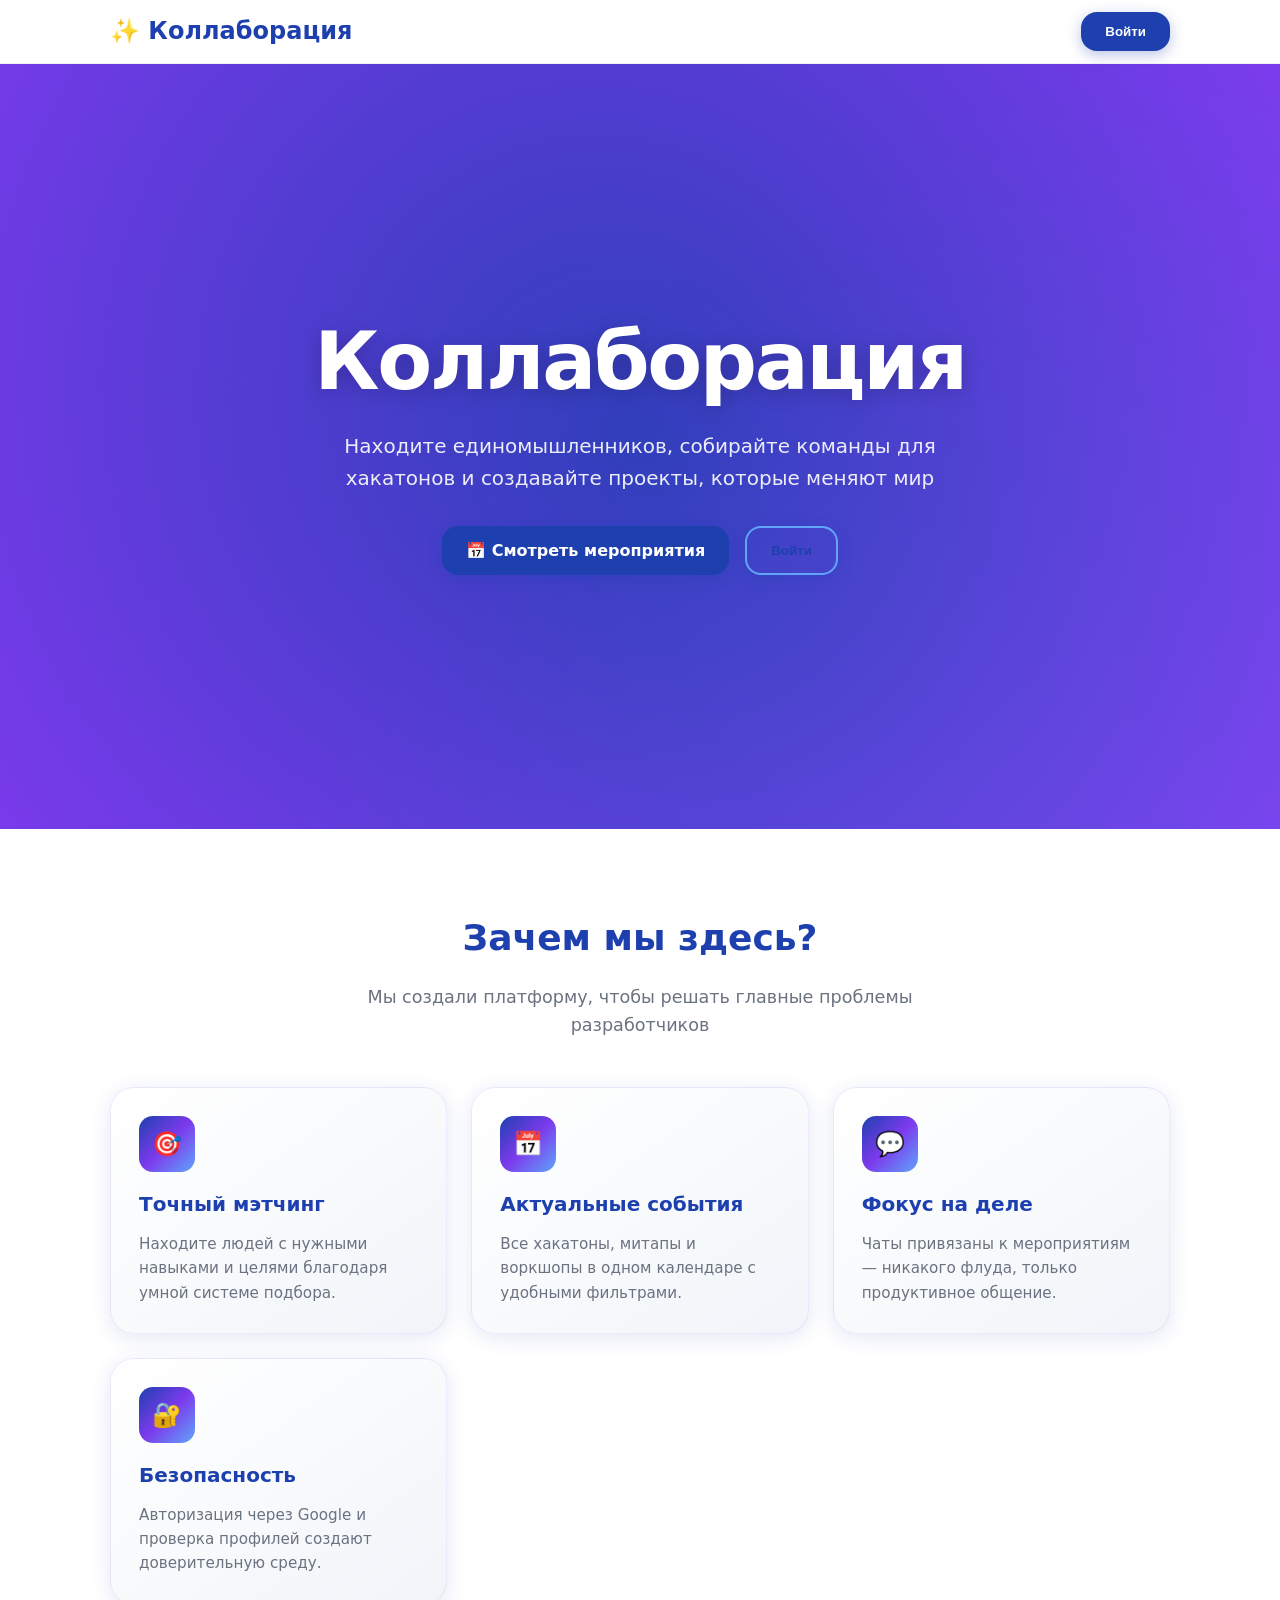
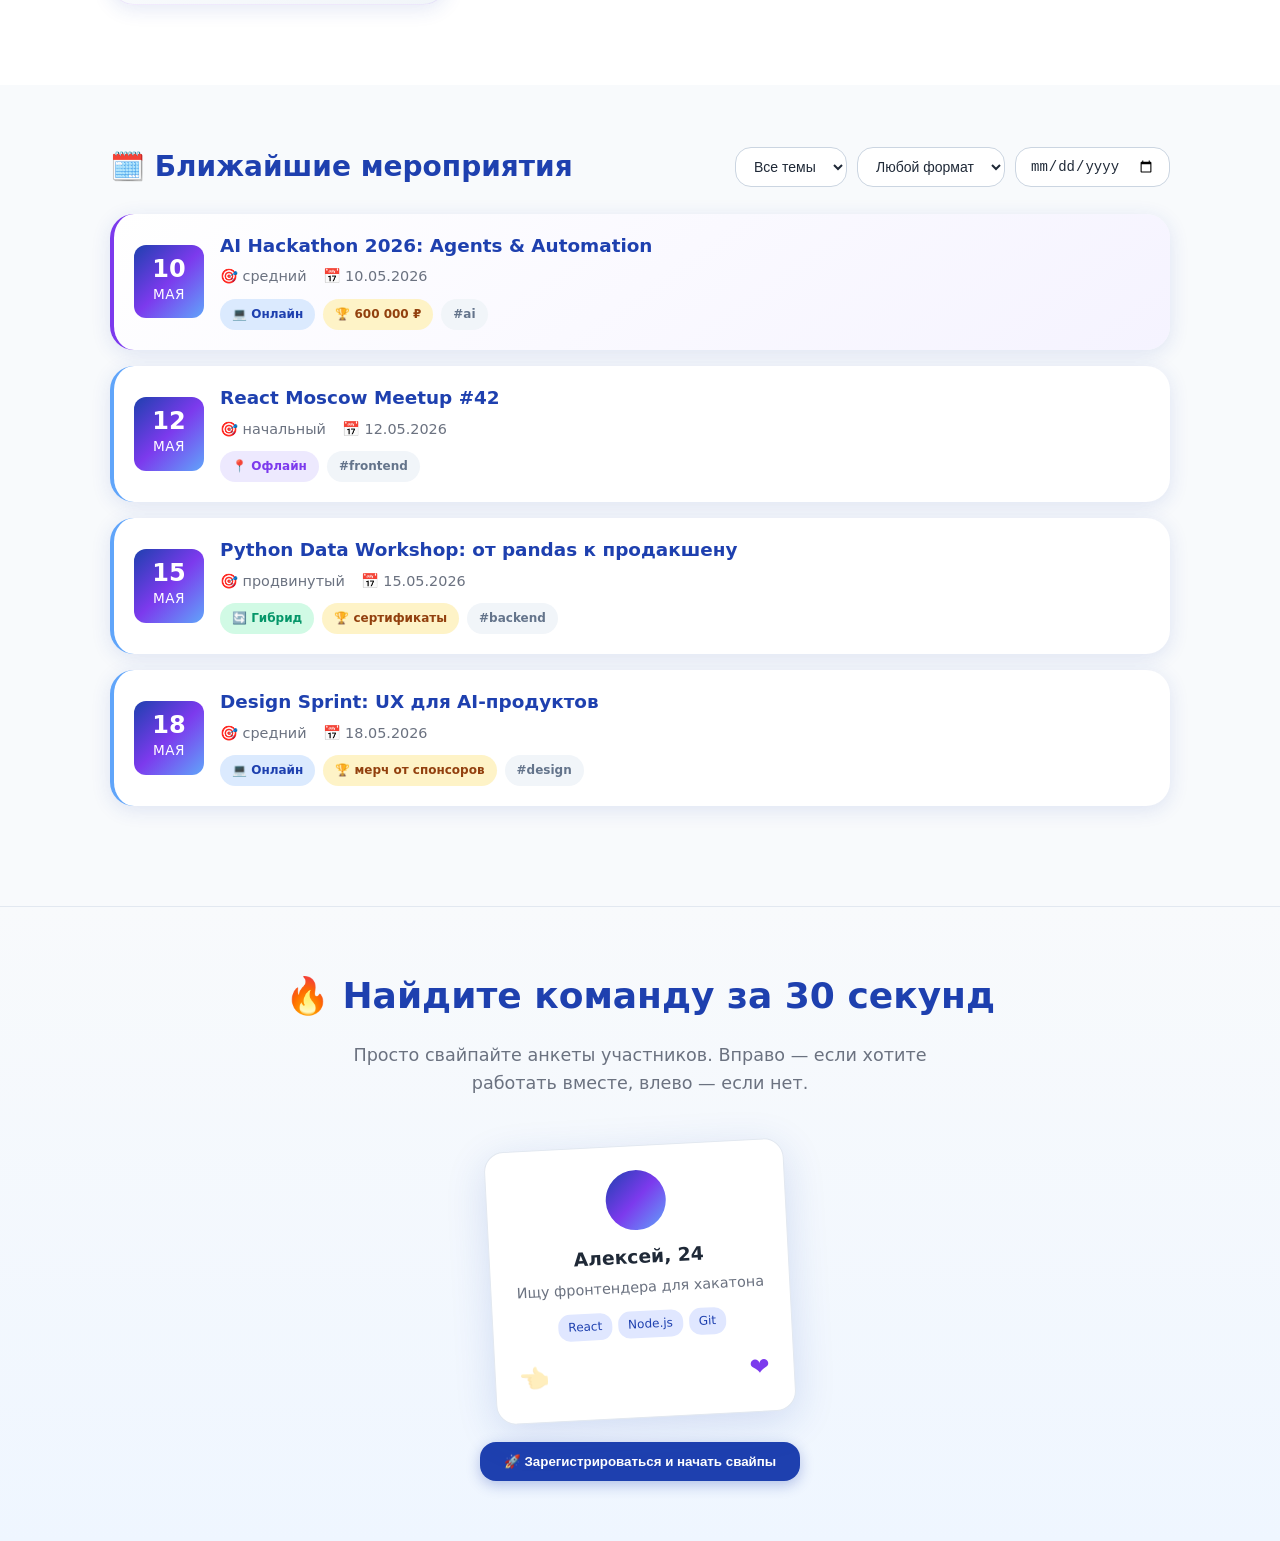
==== index.html @ 52389cd6 "Add files via upload" ====
<!DOCTYPE html>
<html lang="ru">
<head>
  <meta charset="UTF-8">
  <meta name="viewport" content="width=device-width, initial-scale=1.0">
  <title>Коллаборация — Платформа для команд</title>
  <link rel="stylesheet" href="css/theme.css">
</head>
<body>
  <nav class="navbar">
    <div class="container">
      <a href="#" class="nav-logo">✨ Коллаборация</a>
      <div class="nav-auth">
        <button id="loginBtn" class="btn">Войти</button>
      </div>
    </div>
  </nav>

  <section class="hero">
    <div class="hero-bg"></div> <!-- Новая картинка -->
    <div class="hero-content">
      <h1 class="hero-title">Коллаборация</h1>
      <p class="hero-subtitle">Находите единомышленников, собирайте команды для хакатонов и создавайте проекты, которые меняют мир</p>
      <div class="hero-cta">
        <a href="#calendar" class="btn">📅 Смотреть мероприятия</a>
        <button id="heroLoginBtn" class="btn btn-outline">🚀 Начать сейчас</button>
      </div>
    </div>
  </section>

  <section id="about" class="info-section">
    <div class="container">
      <h2 class="section-title">Зачем мы здесь?</h2>
      <p class="section-subtitle">Мы создали платформу, чтобы решать главные проблемы разработчиков</p>
      <div class="features-grid">
        <div class="feature-card"><div class="feature-icon">🎯</div><h3>Точный мэтчинг</h3><p>Находите людей с нужными навыками и целями благодаря умной системе подбора.</p></div>
        <div class="feature-card"><div class="feature-icon">📅</div><h3>Актуальные события</h3><p>Все хакатоны, митапы и воркшопы в одном календаре с удобными фильтрами.</p></div>
        <div class="feature-card"><div class="feature-icon">💬</div><h3>Фокус на деле</h3><p>Чаты привязаны к мероприятиям — никакого флуда, только продуктивное общение.</p></div>
        <div class="feature-card"><div class="feature-icon">🔐</div><h3>Безопасность</h3><p>Авторизация через Google и проверка профилей создают доверительную среду.</p></div>
      </div>
    </div>
  </section>

  <section id="calendar" class="calendar-section">
    <div class="container">
      <div class="calendar-header">
        <h2 class="calendar-title">🗓️ Ближайшие мероприятия</h2>
        <div class="filters">
          <select id="topicFilter"><option value="all">Все темы</option><option value="frontend">Frontend</option><option value="backend">Backend</option><option value="ai">AI/ML</option><option value="design">Дизайн</option></select>
          <select id="formatFilter"><option value="all">Любой формат</option><option value="online">Онлайн</option><option value="offline">Офлайн</option><option value="hybrid">Гибрид</option></select>
          <input type="date" id="dateFilter">
        </div>
      </div>
      
      <!-- Карточки генерируются JS -->
      <div id="eventsList" class="events-list"></div>
    </div>
  </section>

  <!-- НОВЫЙ ПРОМО-БЛОК -->
  <section class="promo-section">
    <div class="container">
      <h2 class="section-title">🔥 Найдите команду за 30 секунд</h2>
      <p class="section-subtitle">Просто свайпайте анкеты участников. Вправо — если хотите работать вместе, влево — если нет.</p>
      
      <div class="promo-card-container">
        <div class="promo-demo-card">
          <div class="promo-demo-avatar"></div>
          <h3 style="margin-bottom:4px;">Алексей, 24</h3>
          <p style="font-size:0.9rem; color:var(--text-muted);">Ищу фронтендера для хакатона</p>
          <div class="promo-demo-skills">
            <span class="promo-demo-tag">React</span>
            <span class="promo-demo-tag">Node.js</span>
            <span class="promo-demo-tag">Git</span>
          </div>
          <div style="margin-top:16px; display:flex; justify-content:space-between; font-size:24px;">
            <span style="opacity:0.3;">👈</span>
            <span style="color:var(--purple);">❤</span>
          </div>
        </div>
      </div>

      <button id="promoLoginBtn" class="btn">🚀 Зарегистрироваться и начать свайпы</button>
    </div>
  </section>

  <!-- Скрипты -->
  <script src="js/calendar.js"></script>
  <script>
    // --- ГЛОБАЛЬНАЯ АВТОРИЗАЦИЯ ---
    let isAuthenticated = false;

    function toggleAuth() {
      isAuthenticated = !isAuthenticated;
      updateInterface();
      if (isAuthenticated) {
        alert('✅ Вы успешно вошли!');
      }
    }

    function updateInterface() {
      const loginBtns = document.querySelectorAll('#loginBtn, #heroLoginBtn, #promoLoginBtn');
      loginBtns.forEach(btn => {
        btn.textContent = isAuthenticated ? '👤 Выйти' : (btn.id === 'promoLoginBtn' ? '🚀 Зарегистрироваться и начать свайпы' : 'Войти');
        btn.onclick = toggleAuth;
      });
    }

    document.addEventListener('DOMContentLoaded', updateInterface);
  </script>
</body>
</html>
---- css/theme.css ----
:root {
  --bg: #f8fafc;
  --surface: #ffffff;
  --primary: #1e40af;
  --accent: #60a5fa;
  --purple: #7c3aed;
  --purple-light: #a78bfa;
  --gradient-hero: linear-gradient(135deg, #1e40af 0%, #7c3aed 50%, #60a5fa 100%);
  --gradient-card: linear-gradient(145deg, #ffffff 0%, #f1f5f9 100%);
  --text: #1f2937;
  --text-muted: #6b7280;
  --success: #10b981;
  --radius: 16px;
  --radius-lg: 24px;
  --shadow: 0 4px 20px rgba(30, 64, 175, 0.12);
  --shadow-hover: 0 8px 30px rgba(124, 58, 237, 0.2);
  --transition: all 0.3s cubic-bezier(0.4, 0, 0.2, 1);
}

* { box-sizing: border-box; margin: 0; padding: 0; }
html { scroll-behavior: smooth; }
body { font-family: 'Segoe UI', system-ui, -apple-system, sans-serif; background: var(--bg); color: var(--text); line-height: 1.6; }

.container { max-width: 1100px; margin: 0 auto; padding: 0 20px; }
.btn { background: var(--primary); color: white; border: none; padding: 12px 24px; border-radius: var(--radius); cursor: pointer; font-weight: 600; transition: var(--transition); text-decoration: none; display: inline-flex; align-items: center; gap: 8px; box-shadow: 0 4px 14px rgba(30, 64, 175, 0.3); }
.btn:hover { background: var(--purple); transform: translateY(-2px); box-shadow: var(--shadow-hover); }
.btn-outline { background: transparent; border: 2px solid var(--accent); color: var(--primary); }
.btn-outline:hover { background: var(--accent); color: white; }

/* Navbar */
.navbar { position: sticky; top: 0; z-index: 100; background: rgba(255,255,255,0.95); backdrop-filter: blur(10px); border-bottom: 1px solid rgba(0,0,0,0.05); padding: 12px 0; }
.navbar .container { display: flex; justify-content: space-between; align-items: center; }
.nav-logo { font-size: 1.5rem; font-weight: 700; color: var(--primary); text-decoration: none; display: flex; align-items: center; gap: 8px; }
.nav-auth { display: flex; align-items: center; gap: 12px; }

/* Hero */
.hero { min-height: 85vh; background: var(--gradient-hero); display: flex; align-items: center; justify-content: center; text-align: center; padding: 40px 20px; position: relative; overflow: hidden; }

/* Фоновая картинка в Hero */
.hero-bg {
  position: absolute; inset: 0; z-index: 1;
  background-image: url('https://images.unsplash.com/photo-1519389950473-47ba0277781c?ixlib=rb-4.0.3&auto=format&fit=crop&w=1920&q=80');
  background-size: cover; background-position: center;
  opacity: 0.2; mix-blend-mode: overlay;
}
.hero::before { content: ''; position: absolute; inset: 0; z-index: 2; background: radial-gradient(circle at 50% 50%, rgba(30, 64, 175, 0.8) 0%, rgba(124, 58, 237, 0.9) 100%); }

.hero-content { position: relative; z-index: 3; max-width: 800px; }
.hero-title { font-size: clamp(3rem, 8vw, 5rem); font-weight: 800; color: white; letter-spacing: -0.03em; margin-bottom: 24px; line-height: 1.1; text-shadow: 0 4px 20px rgba(0,0,0,0.2); animation: fadeInUp 0.8s ease-out; }
@keyframes fadeInUp { from { opacity: 0; transform: translateY(30px); } to { opacity: 1; transform: translateY(0); } }
.hero-subtitle { font-size: 1.25rem; color: rgba(255,255,255,0.9); margin-bottom: 32px; max-width: 600px; margin-left: auto; margin-right: auto; animation: fadeInUp 0.8s ease-out 0.2s both; }
.hero-cta { animation: fadeInUp 0.8s ease-out 0.4s both; display: flex; gap: 16px; justify-content: center; flex-wrap: wrap; }

/* Info Section */
.info-section { padding: 80px 0; background: var(--surface); }
.section-title { text-align: center; font-size: 2.25rem; color: var(--primary); margin-bottom: 16px; font-weight: 700; }
.section-subtitle { text-align: center; color: var(--text-muted); max-width: 600px; margin: 0 auto 48px; font-size: 1.1rem; }
.features-grid { display: grid; grid-template-columns: repeat(auto-fit, minmax(280px, 1fr)); gap: 24px; margin-top: 20px; }
.feature-card { background: var(--gradient-card); border-radius: var(--radius-lg); padding: 28px; box-shadow: var(--shadow); transition: var(--transition); border: 1px solid rgba(124, 58, 237, 0.1); }
.feature-card:hover { transform: translateY(-4px); box-shadow: var(--shadow-hover); }
.feature-icon { width: 56px; height: 56px; border-radius: 14px; background: var(--gradient-hero); display: flex; align-items: center; justify-content: center; font-size: 24px; margin-bottom: 16px; color: white; }
.feature-card h3 { color: var(--primary); margin-bottom: 12px; font-size: 1.25rem; }
.feature-card p { color: var(--text-muted); font-size: 0.95rem; }

/* Calendar Section */
.calendar-section { padding: 60px 0; }
.calendar-header { display: flex; justify-content: space-between; align-items: center; margin-bottom: 24px; flex-wrap: wrap; gap: 16px; }
.calendar-title { font-size: 1.75rem; color: var(--primary); font-weight: 700; }
.filters { display: flex; gap: 10px; flex-wrap: wrap; }
.filters select, .filters input { padding: 10px 14px; border: 1px solid #cbd5e1; border-radius: var(--radius); background: var(--surface); font-size: 14px; color: var(--text); transition: var(--transition); }

.events-list { display: flex; flex-direction: column; gap: 16px; }
.event-card {
  background: var(--surface); border-radius: var(--radius-lg); padding: 20px; box-shadow: var(--shadow);
  display: grid; grid-template-columns: auto 1fr; gap: 16px; align-items: center;
  transition: var(--transition); border-left: 4px solid var(--accent); cursor: pointer; position: relative;
}
.event-card:hover { transform: translateY(-4px) scale(1.01); box-shadow: var(--shadow-hover); border-color: var(--purple); }
.event-card.featured { border-left-color: var(--purple); background: linear-gradient(145deg, #fff, #f5f3ff); }

.event-date { text-align: center; min-width: 70px; padding: 12px 8px; background: var(--gradient-hero); border-radius: 12px; color: white; }
.event-date .day { font-size: 1.5rem; font-weight: 700; display: block; line-height: 1; }
.event-date .month { font-size: 0.85rem; text-transform: uppercase; letter-spacing: 0.5px; }

.event-info h3 { color: var(--primary); font-size: 1.15rem; margin-bottom: 8px; line-height: 1.3; }
.event-meta { display: flex; flex-wrap: wrap; gap: 8px 16px; font-size: 0.9rem; color: var(--text-muted); }
.event-meta span { display: flex; align-items: center; gap: 4px; }
.event-badges { display: flex; flex-wrap: wrap; gap: 8px; margin-top: 10px; }
.badge { padding: 6px 12px; border-radius: 20px; font-size: 12px; font-weight: 600; display: inline-flex; align-items: center; gap: 4px; }
.badge.online { background: #dbeafe; color: var(--primary); }
.badge.offline { background: #ede9fe; color: var(--purple); }
.badge.hybrid { background: #d1fae5; color: #059669; }
.badge.prize { background: #fef3c7; color: #92400e; }

/* Promo Block (вместо Auth Gate) */
.promo-section {
  padding: 60px 0; background: linear-gradient(to bottom, #f8fafc, #eff6ff);
  border-top: 1px solid #e2e8f0; margin-top: 40px; text-align: center;
}
.promo-card-container {
  display: flex; justify-content: center; margin-bottom: 24px; perspective: 1000px;
}
.promo-demo-card {
  width: 300px; background: white; padding: 24px; border-radius: 20px;
  box-shadow: 0 10px 40px rgba(30, 64, 175, 0.15); transform: rotate(-3deg);
  border: 1px solid #e2e8f0;
}
.promo-demo-avatar {
  width: 60px; height: 60px; background: var(--gradient-hero); border-radius: 50%; margin: 0 auto 12px;
}
.promo-demo-skills { display: flex; gap: 6px; justify-content: center; margin: 12px 0; flex-wrap: wrap; }
.promo-demo-tag { background: #e0e7ff; color: var(--primary); padding: 4px 10px; border-radius: 12px; font-size: 12px; }

/* Event Detail Page */
.event-detail-page { max-width: 800px; }
.back-link { display: inline-block; margin-bottom: 20px; color: var(--text-muted); text-decoration: none; font-weight: 500; }
.back-link:hover { color: var(--primary); }
.event-full-card { background: white; padding: 30px; border-radius: 20px; box-shadow: var(--shadow); margin-bottom: 30px; }
.event-full-title { font-size: 2rem; color: var(--primary); margin-bottom: 16px; }
.event-full-meta { display: flex; gap: 16px; margin-bottom: 24px; color: var(--text-muted); font-size: 0.95rem; flex-wrap: wrap; }
.event-full-desc { font-size: 1.05rem; line-height: 1.7; color: var(--text); margin-bottom: 30px; }
.event-cta-row { display: flex; gap: 16px; flex-wrap: wrap; }

.chat-gate-box { background: white; padding: 30px; border-radius: 20px; box-shadow: var(--shadow); text-align: center; }
.chat-preview-blur { background: #f1f5f9; padding: 40px; border-radius: 12px; margin-top: 16px; filter: blur(2px); user-select: none; }

/* Адаптив */
@media (max-width: 768px) {
  .event-card { grid-template-columns: 1fr; text-align: center; }
  .event-date { margin: 0 auto; }
  .event-badges { justify-content: center; }
}
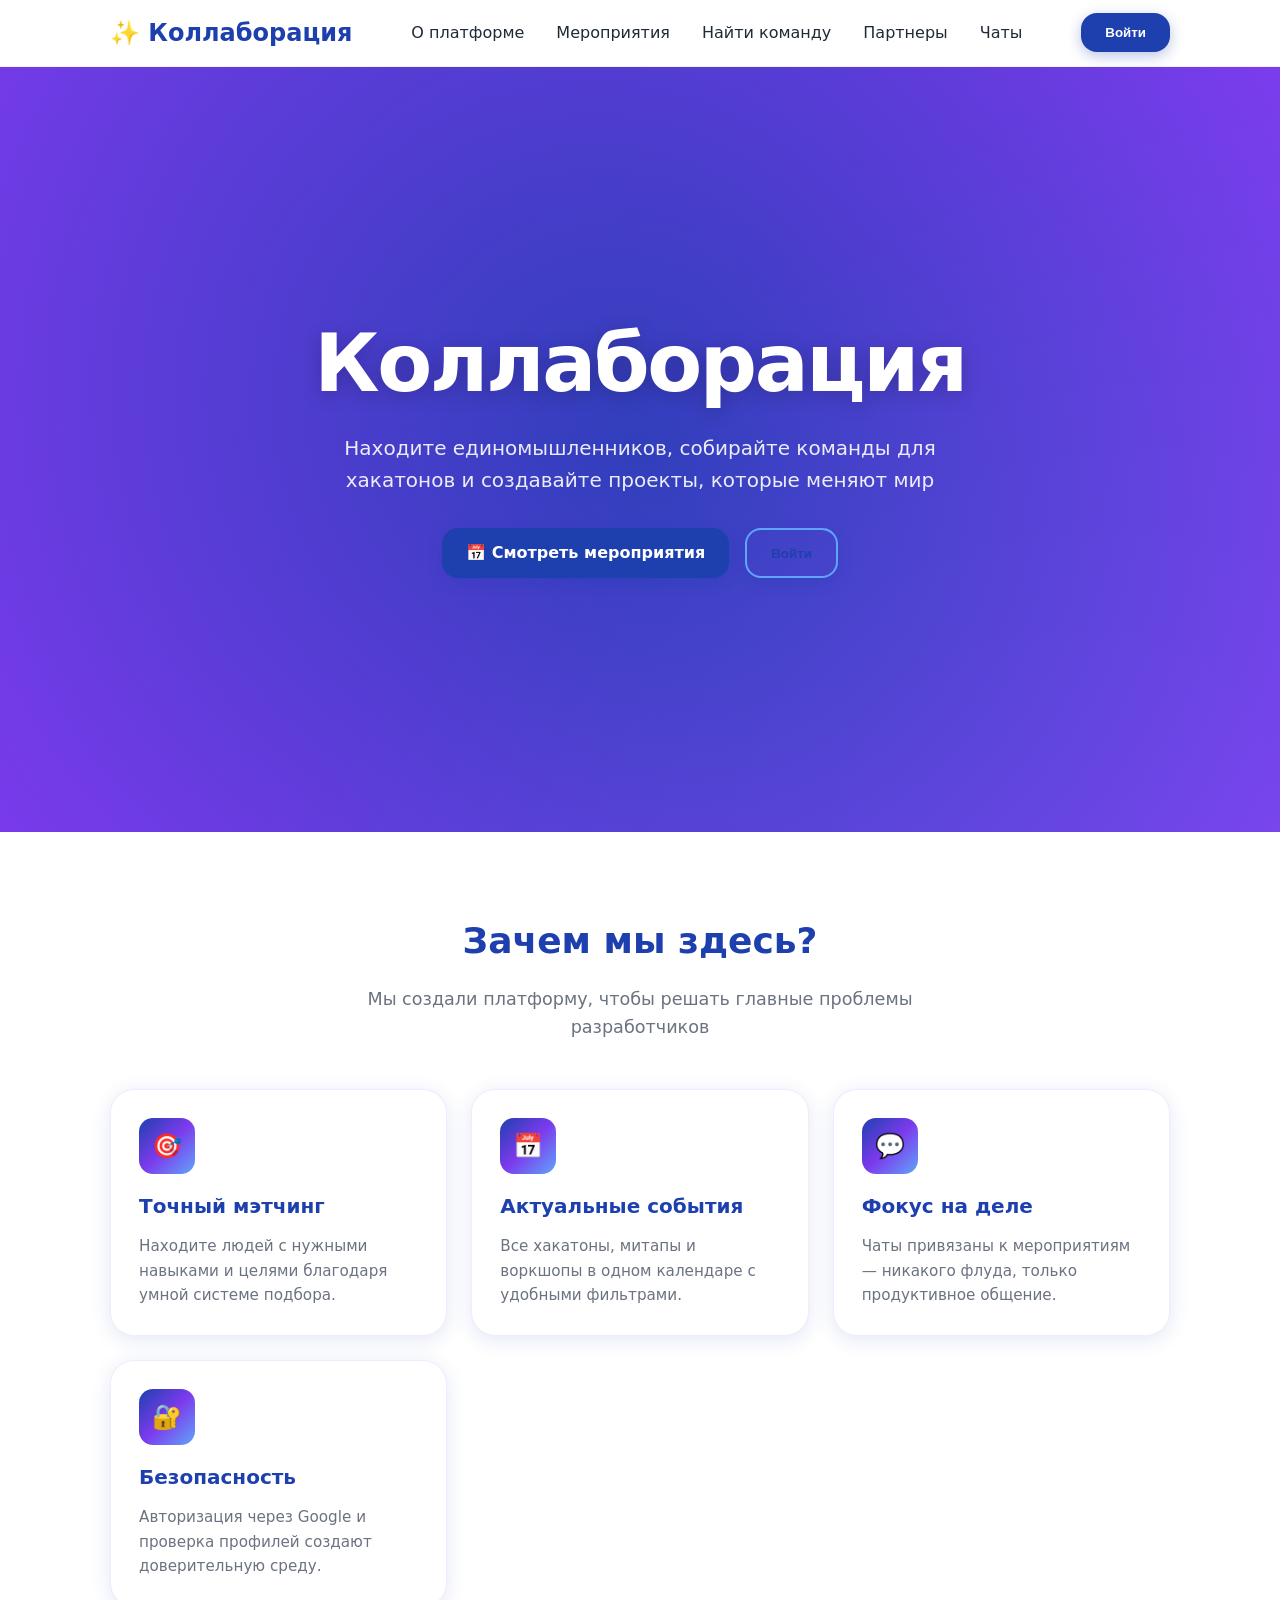
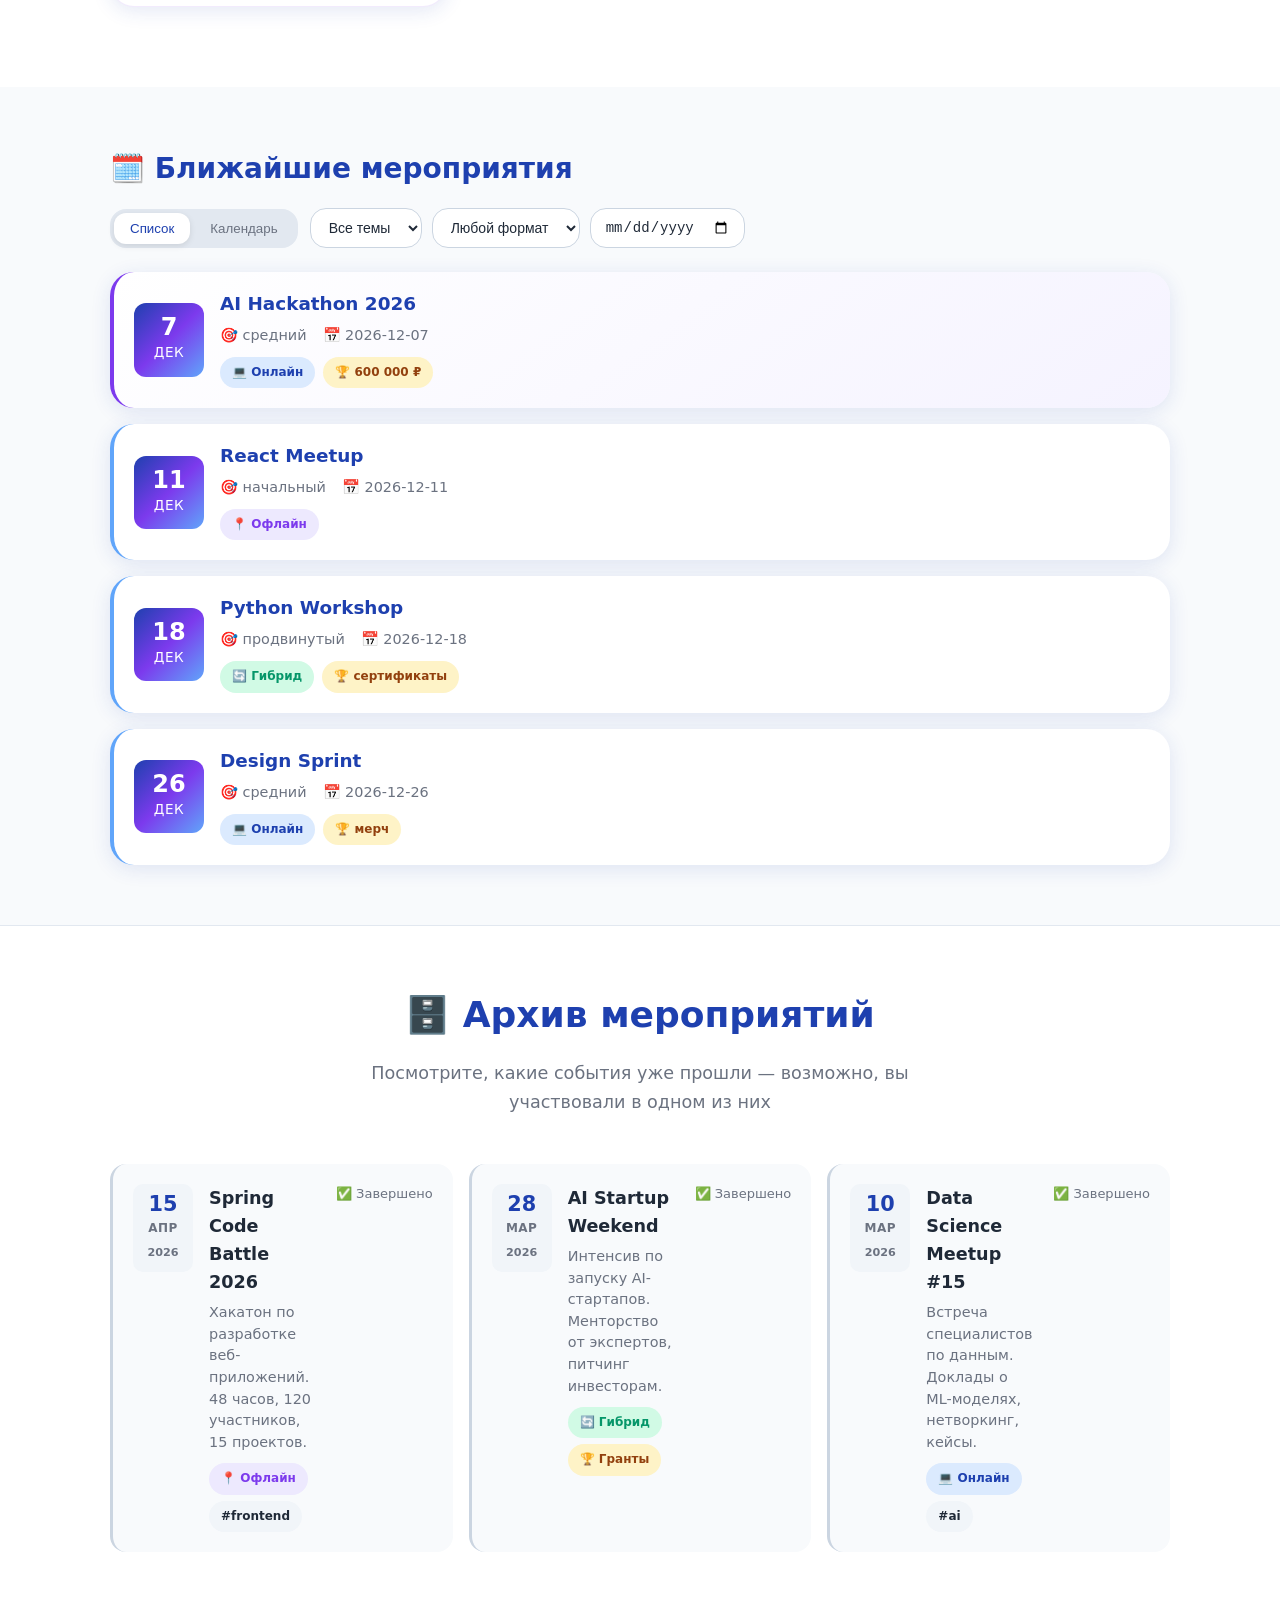
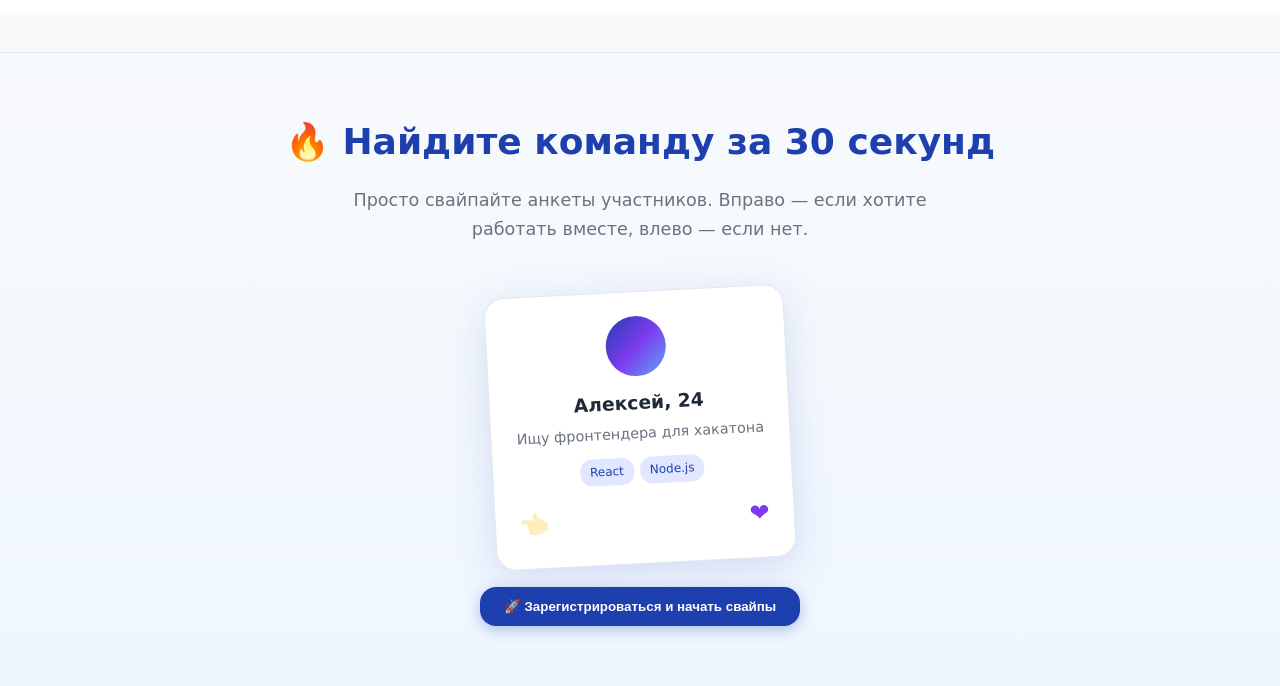
==== commit a5173eaa: "Add files via upload" ====
--- a/index.html
+++ b/index.html
@@ -10,6 +10,13 @@
   <nav class="navbar">
     <div class="container">
       <a href="#" class="nav-logo">✨ Коллаборация</a>
+      <div class="nav-links">
+        <a href="#about">О платформе</a>
+        <a href="#calendar">Мероприятия</a>
+        <a href="teams.html">Найти команду</a>
+        <a href="partners.html">Партнеры</a>
+        <a href="chat.html">Чаты</a>
+      </div>
       <div class="nav-auth">
         <button id="loginBtn" class="btn">Войти</button>
       </div>
@@ -17,7 +24,7 @@
   </nav>
 
   <section class="hero">
-    <div class="hero-bg"></div> <!-- Новая картинка -->
+    <div class="hero-bg"></div>
     <div class="hero-content">
       <h1 class="hero-title">Коллаборация</h1>
       <p class="hero-subtitle">Находите единомышленников, собирайте команды для хакатонов и создавайте проекты, которые меняют мир</p>
@@ -45,24 +52,106 @@
     <div class="container">
       <div class="calendar-header">
         <h2 class="calendar-title">🗓️ Ближайшие мероприятия</h2>
-        <div class="filters">
-          <select id="topicFilter"><option value="all">Все темы</option><option value="frontend">Frontend</option><option value="backend">Backend</option><option value="ai">AI/ML</option><option value="design">Дизайн</option></select>
-          <select id="formatFilter"><option value="all">Любой формат</option><option value="online">Онлайн</option><option value="offline">Офлайн</option><option value="hybrid">Гибрид</option></select>
-          <input type="date" id="dateFilter">
+        <div class="calendar-controls">
+          <div class="view-toggle">
+            <button id="viewList" class="toggle-btn active">Список</button>
+            <button id="viewCalendar" class="toggle-btn">Календарь</button>
+          </div>
+          <div class="filters" id="filtersContainer">
+            <select id="topicFilter"><option value="all">Все темы</option><option value="frontend">Frontend</option><option value="backend">Backend</option><option value="ai">AI/ML</option><option value="design">Дизайн</option></select>
+            <select id="formatFilter"><option value="all">Любой формат</option><option value="online">Онлайн</option><option value="offline">Офлайн</option><option value="hybrid">Гибрид</option></select>
+            <input type="date" id="dateFilter">
+          </div>
         </div>
       </div>
       
-      <!-- Карточки генерируются JS -->
+      <!-- Контейнер для сетки календаря -->
+      <div id="calendarGrid" class="calendar-grid" style="display:none;">
+        <!-- Кнопки навигации по месяцам -->
+        <div class="calendar-nav" style="grid-column: 1/-1; display:flex; justify-content:space-between; align-items:center; margin-bottom:8px;">
+          <button id="prevMonth" class="btn btn-outline" style="padding:6px 12px; font-size:14px;">← Назад</button>
+          <span id="currentMonthLabel" style="font-weight:600; color:var(--primary)"></span>
+          <button id="nextMonth" class="btn btn-outline" style="padding:6px 12px; font-size:14px;">Вперед →</button>
+        </div>
+      </div>
+      
+      <!-- Контейнер для списка мероприятий -->
       <div id="eventsList" class="events-list"></div>
+      <div id="calendarMessage" style="text-align:center; padding:20px; color:var(--text-muted); display:none;"></div>
     </div>
   </section>
 
-  <!-- НОВЫЙ ПРОМО-БЛОК -->
+  <!-- Архив прошедших мероприятий (в стиле hackathons.pro) -->
+  <section class="archive-section">
+    <div class="container">
+      <h2 class="section-title">🗄️ Архив мероприятий</h2>
+      <p class="section-subtitle">Посмотрите, какие события уже прошли — возможно, вы участвовали в одном из них</p>
+      
+      <div class="archive-grid">
+        <div class="archive-card">
+          <div class="archive-date">
+            <span class="day">15</span>
+            <span class="month">АПР</span>
+            <span class="year">2026</span>
+          </div>
+          <div class="archive-info">
+            <h3>Spring Code Battle 2026</h3>
+            <p class="archive-desc">Хакатон по разработке веб-приложений. 48 часов, 120 участников, 15 проектов.</p>
+            <div class="archive-badges">
+              <span class="badge offline">📍 Офлайн</span>
+              <span class="badge" style="background:#f1f5f9">#frontend</span>
+            </div>
+          </div>
+          <div class="archive-status">
+            <span style="color:var(--text-muted); font-size:13px;">✅ Завершено</span>
+          </div>
+        </div>
+
+        <div class="archive-card">
+          <div class="archive-date">
+            <span class="day">28</span>
+            <span class="month">МАР</span>
+            <span class="year">2026</span>
+          </div>
+          <div class="archive-info">
+            <h3>AI Startup Weekend</h3>
+            <p class="archive-desc">Интенсив по запуску AI-стартапов. Менторство от экспертов, питчинг инвесторам.</p>
+            <div class="archive-badges">
+              <span class="badge hybrid">🔄 Гибрид</span>
+              <span class="badge prize">🏆 Гранты</span>
+            </div>
+          </div>
+          <div class="archive-status">
+            <span style="color:var(--text-muted); font-size:13px;">✅ Завершено</span>
+          </div>
+        </div>
+
+        <div class="archive-card">
+          <div class="archive-date">
+            <span class="day">10</span>
+            <span class="month">МАР</span>
+            <span class="year">2026</span>
+          </div>
+          <div class="archive-info">
+            <h3>Data Science Meetup #15</h3>
+            <p class="archive-desc">Встреча специалистов по данным. Доклады о ML-моделях, нетворкинг, кейсы.</p>
+            <div class="archive-badges">
+              <span class="badge online">💻 Онлайн</span>
+              <span class="badge" style="background:#f1f5f9">#ai</span>
+            </div>
+          </div>
+          <div class="archive-status">
+            <span style="color:var(--text-muted); font-size:13px;">✅ Завершено</span>
+          </div>
+        </div>
+      </div>
+    </div>
+  </section>
+
   <section class="promo-section">
     <div class="container">
       <h2 class="section-title">🔥 Найдите команду за 30 секунд</h2>
       <p class="section-subtitle">Просто свайпайте анкеты участников. Вправо — если хотите работать вместе, влево — если нет.</p>
-      
       <div class="promo-card-container">
         <div class="promo-demo-card">
           <div class="promo-demo-avatar"></div>
@@ -71,7 +160,6 @@
           <div class="promo-demo-skills">
             <span class="promo-demo-tag">React</span>
             <span class="promo-demo-tag">Node.js</span>
-            <span class="promo-demo-tag">Git</span>
           </div>
           <div style="margin-top:16px; display:flex; justify-content:space-between; font-size:24px;">
             <span style="opacity:0.3;">👈</span>
@@ -79,25 +167,18 @@
           </div>
         </div>
       </div>
-
       <button id="promoLoginBtn" class="btn">🚀 Зарегистрироваться и начать свайпы</button>
     </div>
   </section>
 
-  <!-- Скрипты -->
   <script src="js/calendar.js"></script>
   <script>
-    // --- ГЛОБАЛЬНАЯ АВТОРИЗАЦИЯ ---
     let isAuthenticated = false;
-
     function toggleAuth() {
       isAuthenticated = !isAuthenticated;
       updateInterface();
-      if (isAuthenticated) {
-        alert('✅ Вы успешно вошли!');
-      }
+      if (isAuthenticated) alert('✅ Вы успешно вошли!');
     }
-
     function updateInterface() {
       const loginBtns = document.querySelectorAll('#loginBtn, #heroLoginBtn, #promoLoginBtn');
       loginBtns.forEach(btn => {
@@ -105,7 +186,6 @@
         btn.onclick = toggleAuth;
       });
     }
-
     document.addEventListener('DOMContentLoaded', updateInterface);
   </script>
 </body>
--- a/css/theme.css
+++ b/css/theme.css
@@ -1,87 +1,77 @@
 :root {
-  --bg: #f8fafc;
-  --surface: #ffffff;
-  --primary: #1e40af;
-  --accent: #60a5fa;
-  --purple: #7c3aed;
-  --purple-light: #a78bfa;
+  --bg: #f8fafc; --surface: #ffffff; --primary: #1e40af; --accent: #60a5fa;
+  --purple: #7c3aed; --purple-light: #a78bfa; --text: #1f2937; --text-muted: #6b7280;
+  --success: #10b981; --radius: 16px; --radius-lg: 24px;
   --gradient-hero: linear-gradient(135deg, #1e40af 0%, #7c3aed 50%, #60a5fa 100%);
-  --gradient-card: linear-gradient(145deg, #ffffff 0%, #f1f5f9 100%);
-  --text: #1f2937;
-  --text-muted: #6b7280;
-  --success: #10b981;
-  --radius: 16px;
-  --radius-lg: 24px;
-  --shadow: 0 4px 20px rgba(30, 64, 175, 0.12);
-  --shadow-hover: 0 8px 30px rgba(124, 58, 237, 0.2);
+  --shadow: 0 4px 20px rgba(30, 64, 175, 0.12); --shadow-hover: 0 8px 30px rgba(124, 58, 237, 0.2);
   --transition: all 0.3s cubic-bezier(0.4, 0, 0.2, 1);
 }
-
 * { box-sizing: border-box; margin: 0; padding: 0; }
 html { scroll-behavior: smooth; }
 body { font-family: 'Segoe UI', system-ui, -apple-system, sans-serif; background: var(--bg); color: var(--text); line-height: 1.6; }
-
 .container { max-width: 1100px; margin: 0 auto; padding: 0 20px; }
 .btn { background: var(--primary); color: white; border: none; padding: 12px 24px; border-radius: var(--radius); cursor: pointer; font-weight: 600; transition: var(--transition); text-decoration: none; display: inline-flex; align-items: center; gap: 8px; box-shadow: 0 4px 14px rgba(30, 64, 175, 0.3); }
 .btn:hover { background: var(--purple); transform: translateY(-2px); box-shadow: var(--shadow-hover); }
 .btn-outline { background: transparent; border: 2px solid var(--accent); color: var(--primary); }
 .btn-outline:hover { background: var(--accent); color: white; }
 
-/* Navbar */
 .navbar { position: sticky; top: 0; z-index: 100; background: rgba(255,255,255,0.95); backdrop-filter: blur(10px); border-bottom: 1px solid rgba(0,0,0,0.05); padding: 12px 0; }
 .navbar .container { display: flex; justify-content: space-between; align-items: center; }
 .nav-logo { font-size: 1.5rem; font-weight: 700; color: var(--primary); text-decoration: none; display: flex; align-items: center; gap: 8px; }
+.nav-links { display: flex; gap: 24px; align-items: center; }
+.nav-links a { color: var(--text); text-decoration: none; font-weight: 500; transition: var(--transition); padding: 8px 4px; }
+.nav-links a:hover { color: var(--purple); }
 .nav-auth { display: flex; align-items: center; gap: 12px; }
 
-/* Hero */
 .hero { min-height: 85vh; background: var(--gradient-hero); display: flex; align-items: center; justify-content: center; text-align: center; padding: 40px 20px; position: relative; overflow: hidden; }
-
-/* Фоновая картинка в Hero */
-.hero-bg {
-  position: absolute; inset: 0; z-index: 1;
-  background-image: url('https://images.unsplash.com/photo-1519389950473-47ba0277781c?ixlib=rb-4.0.3&auto=format&fit=crop&w=1920&q=80');
-  background-size: cover; background-position: center;
-  opacity: 0.2; mix-blend-mode: overlay;
-}
+.hero-bg { position: absolute; inset: 0; z-index: 1; background-image: url('https://images.unsplash.com/photo-1519389950473-47ba0277781c?ixlib=rb-4.0.3&auto=format&fit=crop&w=1920&q=80'); background-size: cover; background-position: center; opacity: 0.2; mix-blend-mode: overlay; }
 .hero::before { content: ''; position: absolute; inset: 0; z-index: 2; background: radial-gradient(circle at 50% 50%, rgba(30, 64, 175, 0.8) 0%, rgba(124, 58, 237, 0.9) 100%); }
-
 .hero-content { position: relative; z-index: 3; max-width: 800px; }
 .hero-title { font-size: clamp(3rem, 8vw, 5rem); font-weight: 800; color: white; letter-spacing: -0.03em; margin-bottom: 24px; line-height: 1.1; text-shadow: 0 4px 20px rgba(0,0,0,0.2); animation: fadeInUp 0.8s ease-out; }
 @keyframes fadeInUp { from { opacity: 0; transform: translateY(30px); } to { opacity: 1; transform: translateY(0); } }
 .hero-subtitle { font-size: 1.25rem; color: rgba(255,255,255,0.9); margin-bottom: 32px; max-width: 600px; margin-left: auto; margin-right: auto; animation: fadeInUp 0.8s ease-out 0.2s both; }
 .hero-cta { animation: fadeInUp 0.8s ease-out 0.4s both; display: flex; gap: 16px; justify-content: center; flex-wrap: wrap; }
 
-/* Info Section */
 .info-section { padding: 80px 0; background: var(--surface); }
 .section-title { text-align: center; font-size: 2.25rem; color: var(--primary); margin-bottom: 16px; font-weight: 700; }
 .section-subtitle { text-align: center; color: var(--text-muted); max-width: 600px; margin: 0 auto 48px; font-size: 1.1rem; }
 .features-grid { display: grid; grid-template-columns: repeat(auto-fit, minmax(280px, 1fr)); gap: 24px; margin-top: 20px; }
-.feature-card { background: var(--gradient-card); border-radius: var(--radius-lg); padding: 28px; box-shadow: var(--shadow); transition: var(--transition); border: 1px solid rgba(124, 58, 237, 0.1); }
+.feature-card { background: var(--surface); border-radius: var(--radius-lg); padding: 28px; box-shadow: var(--shadow); transition: var(--transition); border: 1px solid rgba(124, 58, 237, 0.1); }
 .feature-card:hover { transform: translateY(-4px); box-shadow: var(--shadow-hover); }
 .feature-icon { width: 56px; height: 56px; border-radius: 14px; background: var(--gradient-hero); display: flex; align-items: center; justify-content: center; font-size: 24px; margin-bottom: 16px; color: white; }
 .feature-card h3 { color: var(--primary); margin-bottom: 12px; font-size: 1.25rem; }
 .feature-card p { color: var(--text-muted); font-size: 0.95rem; }
 
-/* Calendar Section */
 .calendar-section { padding: 60px 0; }
 .calendar-header { display: flex; justify-content: space-between; align-items: center; margin-bottom: 24px; flex-wrap: wrap; gap: 16px; }
 .calendar-title { font-size: 1.75rem; color: var(--primary); font-weight: 700; }
+.calendar-controls { display: flex; flex-direction: column; align-items: flex-end; gap: 12px; width: 100%; }
+@media(min-width: 768px) { .calendar-controls { flex-direction: row; align-items: center; justify-content: space-between; width: auto; } }
+
+.view-toggle { display: flex; background: #e2e8f0; border-radius: var(--radius); padding: 4px; gap: 4px; }
+.toggle-btn { background: transparent; border: none; padding: 8px 16px; border-radius: 12px; cursor: pointer; font-weight: 500; color: var(--text-muted); transition: 0.2s; }
+.toggle-btn.active { background: white; color: var(--primary); box-shadow: 0 2px 6px rgba(0,0,0,0.1); }
 .filters { display: flex; gap: 10px; flex-wrap: wrap; }
-.filters select, .filters input { padding: 10px 14px; border: 1px solid #cbd5e1; border-radius: var(--radius); background: var(--surface); font-size: 14px; color: var(--text); transition: var(--transition); }
+.filters select, .filters input { padding: 10px 14px; border: 1px solid #cbd5e1; border-radius: var(--radius); background: var(--surface); font-size: 14px; color: var(--text); }
+
+/* Calendar Grid */
+.calendar-grid { display: grid; grid-template-columns: repeat(7, 1fr); gap: 8px; margin-bottom: 24px; }
+.cal-day { aspect-ratio: 1; display: flex; flex-direction: column; align-items: center; justify-content: center; background: var(--surface); border-radius: 12px; font-weight: 500; cursor: pointer; transition: 0.2s; position: relative; border: 1px solid transparent; }
+.cal-day:hover { background: #eff6ff; border-color: var(--accent); }
+.cal-day.empty { background: transparent; cursor: default; }
+.cal-day.has-event { border-color: var(--purple); background: #f5f3ff; font-weight: 700; color: var(--purple); }
+.cal-day.has-event::after { content: ''; width: 6px; height: 6px; background: var(--purple); border-radius: 50%; position: absolute; bottom: 6px; }
+.cal-day.selected { background: var(--primary); color: white; }
+.cal-day.selected::after { background: white; }
+.cal-header { font-size: 12px; color: var(--text-muted); font-weight: 600; text-align: center; padding: 8px 0; }
 
 .events-list { display: flex; flex-direction: column; gap: 16px; }
-.event-card {
-  background: var(--surface); border-radius: var(--radius-lg); padding: 20px; box-shadow: var(--shadow);
-  display: grid; grid-template-columns: auto 1fr; gap: 16px; align-items: center;
-  transition: var(--transition); border-left: 4px solid var(--accent); cursor: pointer; position: relative;
-}
+.event-card { background: var(--surface); border-radius: var(--radius-lg); padding: 20px; box-shadow: var(--shadow); display: grid; grid-template-columns: auto 1fr; gap: 16px; align-items: center; transition: var(--transition); border-left: 4px solid var(--accent); cursor: pointer; }
 .event-card:hover { transform: translateY(-4px) scale(1.01); box-shadow: var(--shadow-hover); border-color: var(--purple); }
 .event-card.featured { border-left-color: var(--purple); background: linear-gradient(145deg, #fff, #f5f3ff); }
-
 .event-date { text-align: center; min-width: 70px; padding: 12px 8px; background: var(--gradient-hero); border-radius: 12px; color: white; }
 .event-date .day { font-size: 1.5rem; font-weight: 700; display: block; line-height: 1; }
 .event-date .month { font-size: 0.85rem; text-transform: uppercase; letter-spacing: 0.5px; }
-
 .event-info h3 { color: var(--primary); font-size: 1.15rem; margin-bottom: 8px; line-height: 1.3; }
 .event-meta { display: flex; flex-wrap: wrap; gap: 8px 16px; font-size: 0.9rem; color: var(--text-muted); }
 .event-meta span { display: flex; align-items: center; gap: 4px; }
@@ -92,41 +82,56 @@
 .badge.hybrid { background: #d1fae5; color: #059669; }
 .badge.prize { background: #fef3c7; color: #92400e; }
 
-/* Promo Block (вместо Auth Gate) */
-.promo-section {
-  padding: 60px 0; background: linear-gradient(to bottom, #f8fafc, #eff6ff);
-  border-top: 1px solid #e2e8f0; margin-top: 40px; text-align: center;
+/* Archive Section (в стиле hackathons.pro) */
+.archive-section { padding: 60px 0; background: var(--surface); border-top: 1px solid #e2e8f0; }
+.archive-grid { display: grid; grid-template-columns: repeat(auto-fill, minmax(320px, 1fr)); gap: 16px; margin-top: 24px; }
+.archive-card {
+  background: var(--bg); border-radius: var(--radius); padding: 20px;
+  display: grid; grid-template-columns: auto 1fr auto; gap: 16px; align-items: start;
+  border-left: 3px solid #cbd5e1; transition: var(--transition);
 }
-.promo-card-container {
-  display: flex; justify-content: center; margin-bottom: 24px; perspective: 1000px;
+.archive-card:hover { transform: translateX(4px); box-shadow: var(--shadow); border-left-color: var(--purple); }
+.archive-date {
+  text-align: center; min-width: 60px; padding: 10px 6px; background: #f1f5f9;
+  border-radius: 10px; color: var(--text-muted); font-weight: 600;
 }
-.promo-demo-card {
-  width: 300px; background: white; padding: 24px; border-radius: 20px;
-  box-shadow: 0 10px 40px rgba(30, 64, 175, 0.15); transform: rotate(-3deg);
-  border: 1px solid #e2e8f0;
+.archive-date .day { font-size: 1.3rem; color: var(--primary); display: block; line-height: 1; }
+.archive-date .month { font-size: 0.75rem; text-transform: uppercase; letter-spacing: 0.5px; }
+.archive-date .year { font-size: 0.7rem; color: var(--text-muted); display: block; margin-top: 4px; }
+.archive-info h3 { color: var(--text); font-size: 1.1rem; margin-bottom: 6px; }
+.archive-desc { color: var(--text-muted); font-size: 0.9rem; line-height: 1.5; margin-bottom: 10px; }
+.archive-badges { display: flex; flex-wrap: wrap; gap: 6px; }
+.archive-status { display: flex; align-items: center; }
+
+/* Partners Page */
+.partners-page { padding: 60px 0; min-height: 70vh; }
+.partners-grid { display: grid; grid-template-columns: repeat(auto-fit, minmax(300px, 1fr)); gap: 32px; margin-top: 40px; }
+.partner-card {
+  background: var(--surface); border-radius: var(--radius-lg); padding: 32px;
+  box-shadow: var(--shadow); text-align: center; transition: var(--transition);
+  border: 1px solid rgba(124, 58, 237, 0.1);
 }
-.promo-demo-avatar {
-  width: 60px; height: 60px; background: var(--gradient-hero); border-radius: 50%; margin: 0 auto 12px;
+.partner-card:hover { transform: translateY(-6px); box-shadow: var(--shadow-hover); }
+.partner-logo {
+  width: 120px; height: 120px; border-radius: 20px; background: var(--gradient-hero);
+  margin: 0 auto 20px; display: flex; align-items: center; justify-content: center;
+  color: white; font-size: 40px; font-weight: 700;
 }
+.partner-card h3 { color: var(--primary); margin-bottom: 12px; font-size: 1.3rem; }
+.partner-card p { color: var(--text-muted); font-size: 0.95rem; line-height: 1.6; margin-bottom: 20px; }
+.partner-link { color: var(--accent); text-decoration: none; font-weight: 500; }
+.partner-link:hover { text-decoration: underline; }
+
+.promo-section { padding: 60px 0; background: linear-gradient(to bottom, #f8fafc, #eff6ff); border-top: 1px solid #e2e8f0; margin-top: 40px; text-align: center; }
+.promo-card-container { display: flex; justify-content: center; margin-bottom: 24px; perspective: 1000px; }
+.promo-demo-card { width: 300px; background: white; padding: 24px; border-radius: 20px; box-shadow: 0 10px 40px rgba(30, 64, 175, 0.15); transform: rotate(-3deg); border: 1px solid #e2e8f0; }
+.promo-demo-avatar { width: 60px; height: 60px; background: var(--gradient-hero); border-radius: 50%; margin: 0 auto 12px; }
 .promo-demo-skills { display: flex; gap: 6px; justify-content: center; margin: 12px 0; flex-wrap: wrap; }
 .promo-demo-tag { background: #e0e7ff; color: var(--primary); padding: 4px 10px; border-radius: 12px; font-size: 12px; }
 
-/* Event Detail Page */
-.event-detail-page { max-width: 800px; }
-.back-link { display: inline-block; margin-bottom: 20px; color: var(--text-muted); text-decoration: none; font-weight: 500; }
-.back-link:hover { color: var(--primary); }
-.event-full-card { background: white; padding: 30px; border-radius: 20px; box-shadow: var(--shadow); margin-bottom: 30px; }
-.event-full-title { font-size: 2rem; color: var(--primary); margin-bottom: 16px; }
-.event-full-meta { display: flex; gap: 16px; margin-bottom: 24px; color: var(--text-muted); font-size: 0.95rem; flex-wrap: wrap; }
-.event-full-desc { font-size: 1.05rem; line-height: 1.7; color: var(--text); margin-bottom: 30px; }
-.event-cta-row { display: flex; gap: 16px; flex-wrap: wrap; }
-
-.chat-gate-box { background: white; padding: 30px; border-radius: 20px; box-shadow: var(--shadow); text-align: center; }
-.chat-preview-blur { background: #f1f5f9; padding: 40px; border-radius: 12px; margin-top: 16px; filter: blur(2px); user-select: none; }
-
-/* Адаптив */
 @media (max-width: 768px) {
-  .event-card { grid-template-columns: 1fr; text-align: center; }
-  .event-date { margin: 0 auto; }
-  .event-badges { justify-content: center; }
+  .event-card, .archive-card { grid-template-columns: 1fr; text-align: center; }
+  .event-date, .archive-date { margin: 0 auto; }
+  .event-badges, .archive-badges { justify-content: center; }
+  .calendar-nav { flex-direction: column; gap: 8px; }
 }
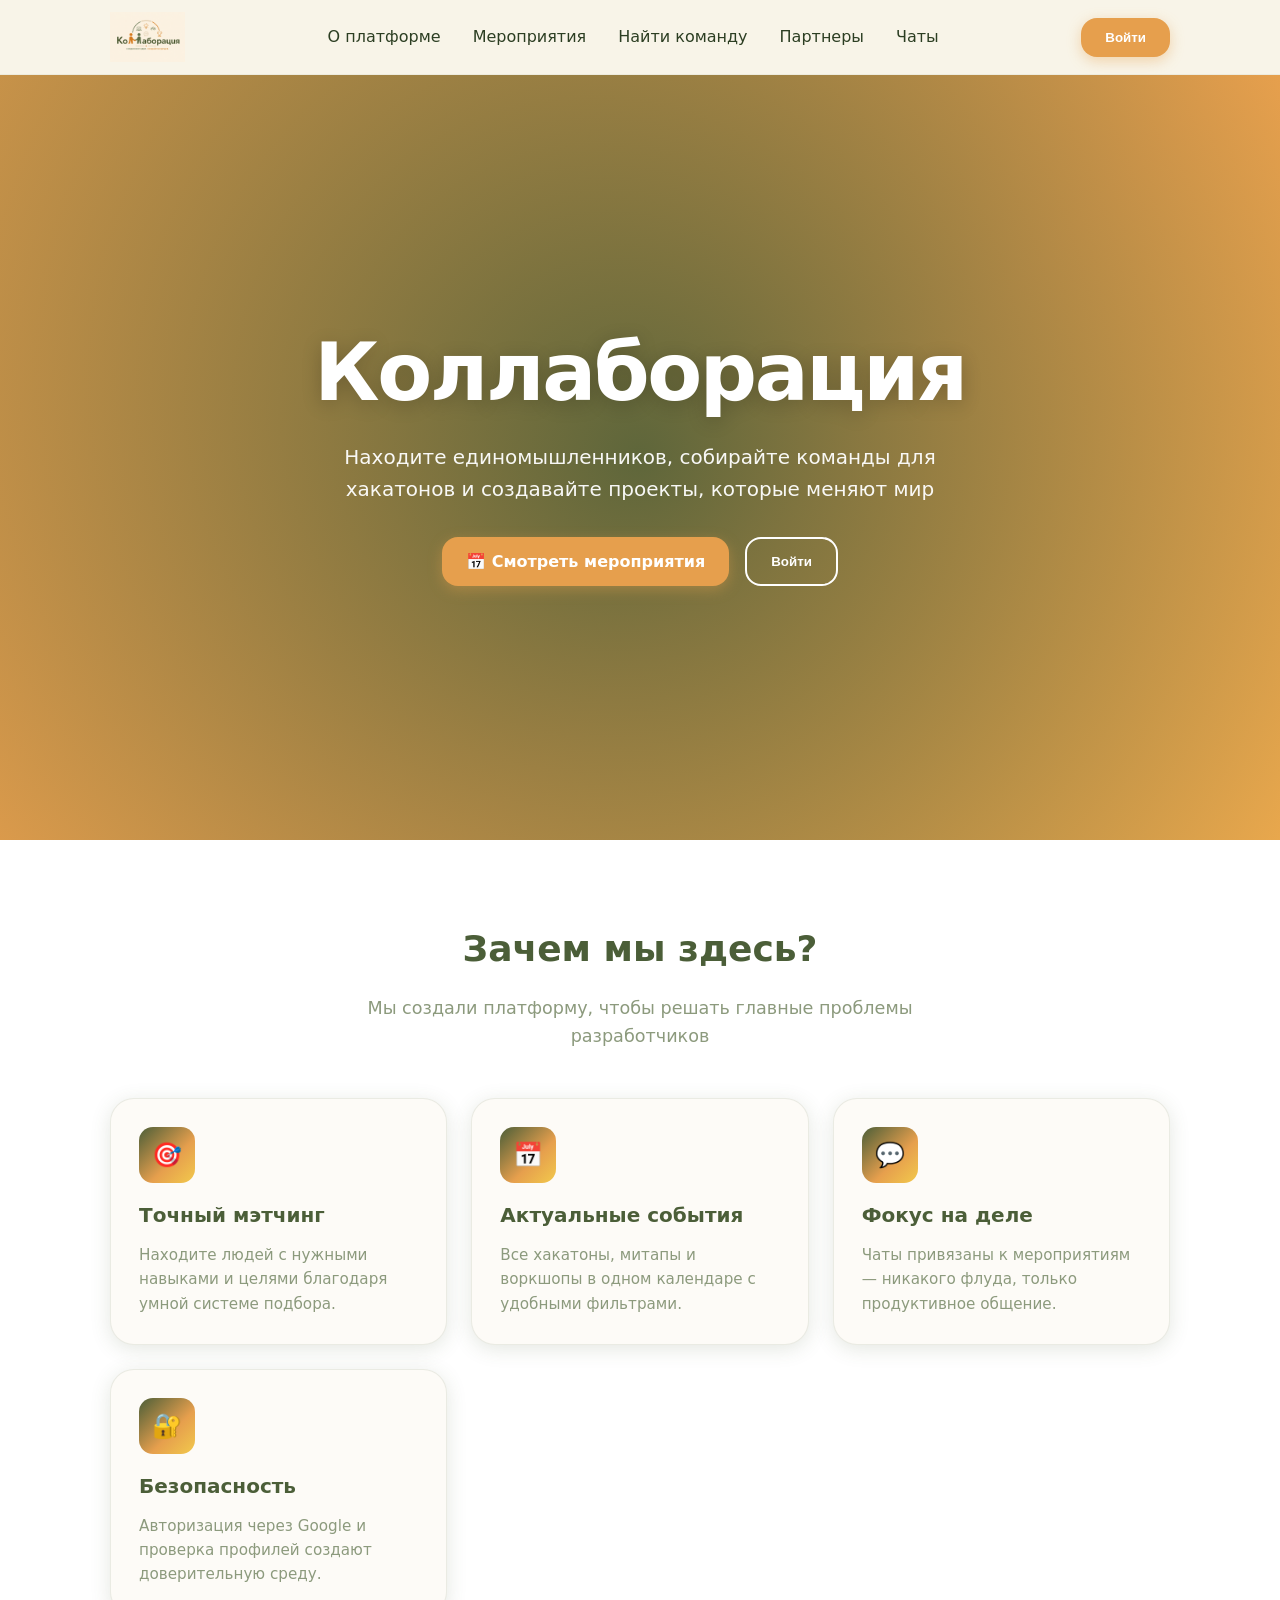
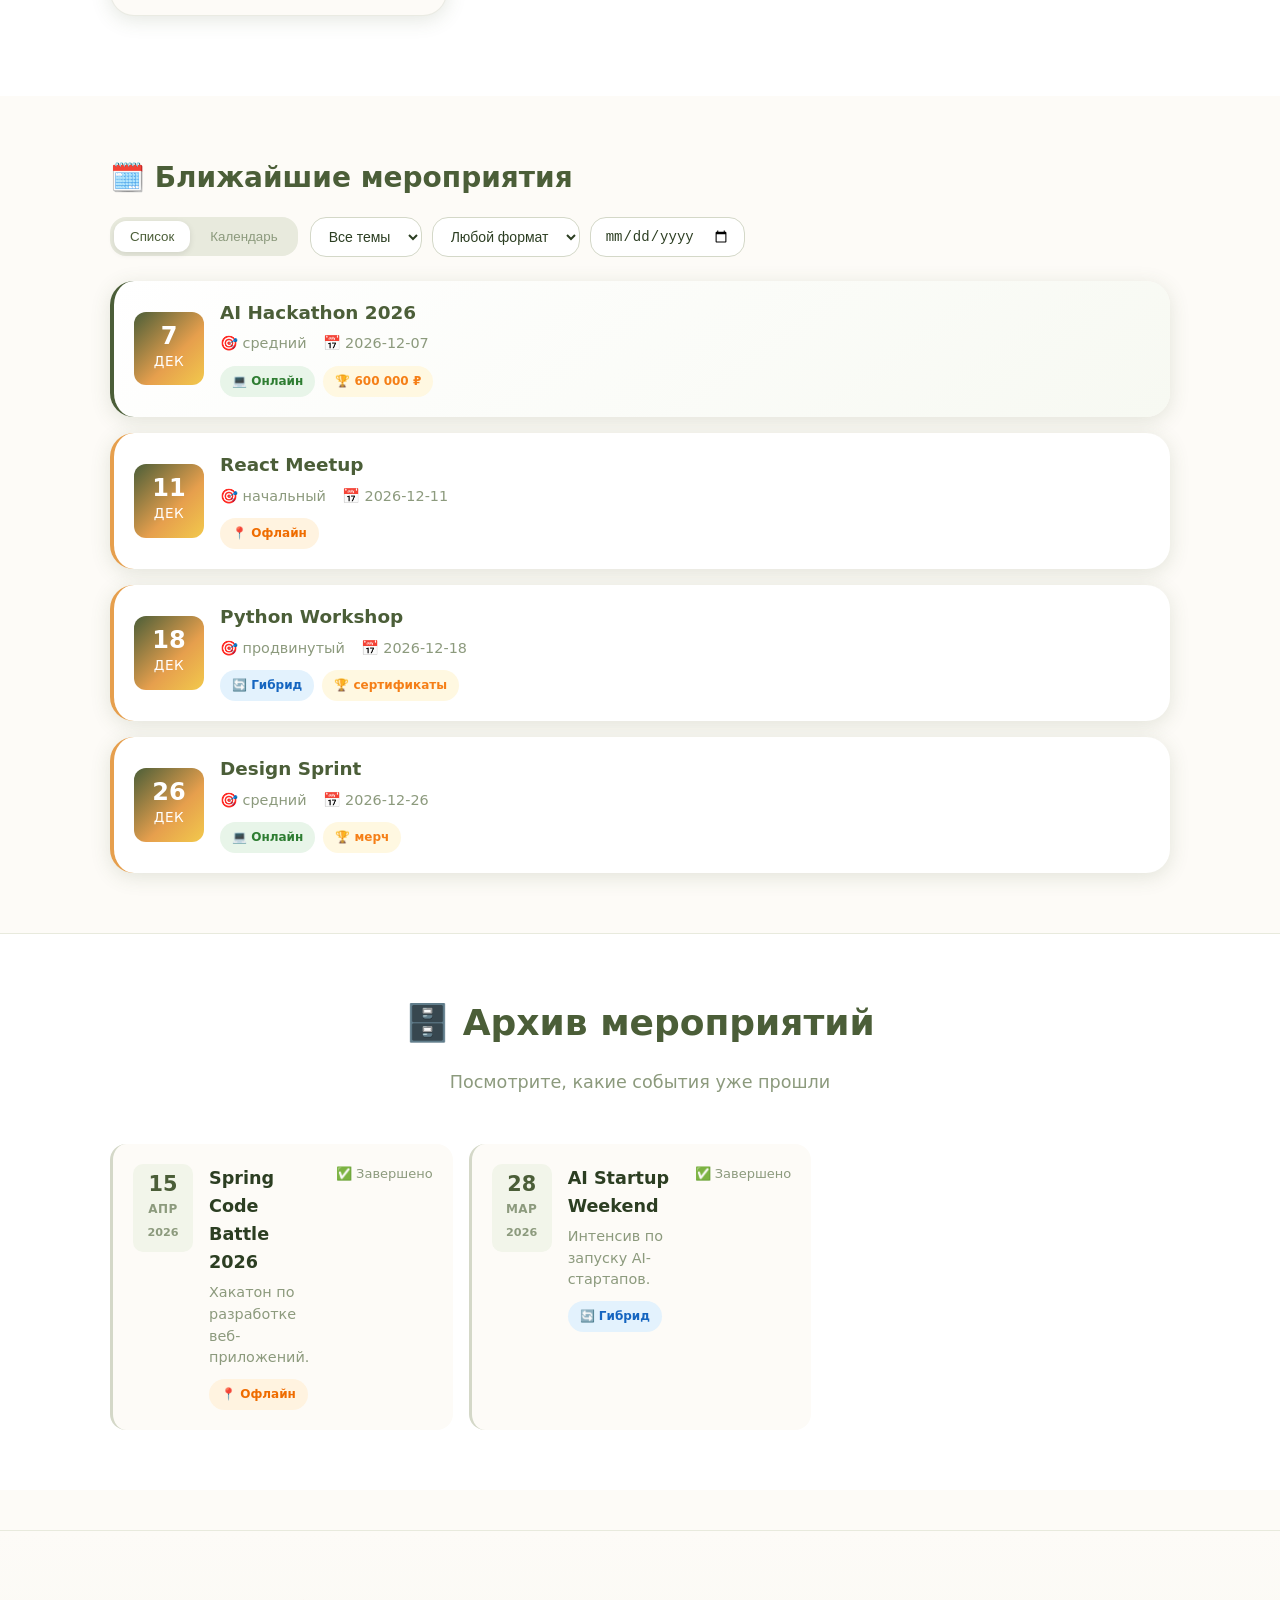
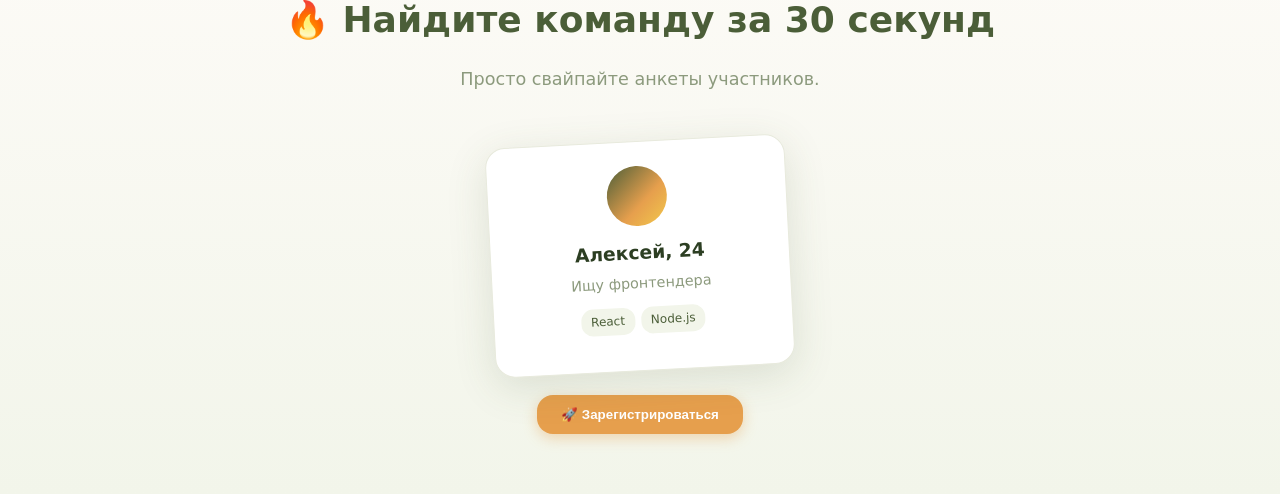
==== commit dd6f965b: "Add files via upload" ====
--- a/index.html
+++ b/index.html
@@ -9,7 +9,11 @@
 <body>
   <nav class="navbar">
     <div class="container">
-      <a href="#" class="nav-logo">✨ Коллаборация</a>
+      <!-- ЛОГОТИП -->
+      <a href="#" class="nav-logo">
+        <img src="logo.png" alt="Коллаборация">
+      </a>
+      
       <div class="nav-links">
         <a href="#about">О платформе</a>
         <a href="#calendar">Мероприятия</a>
@@ -30,7 +34,7 @@
       <p class="hero-subtitle">Находите единомышленников, собирайте команды для хакатонов и создавайте проекты, которые меняют мир</p>
       <div class="hero-cta">
         <a href="#calendar" class="btn">📅 Смотреть мероприятия</a>
-        <button id="heroLoginBtn" class="btn btn-outline">🚀 Начать сейчас</button>
+        <button id="heroLoginBtn" class="btn btn-outline" style="border-color:white; color:white;">🚀 Начать сейчас</button>
       </div>
     </div>
   </section>
@@ -65,9 +69,7 @@
         </div>
       </div>
       
-      <!-- Контейнер для сетки календаря -->
       <div id="calendarGrid" class="calendar-grid" style="display:none;">
-        <!-- Кнопки навигации по месяцам -->
         <div class="calendar-nav" style="grid-column: 1/-1; display:flex; justify-content:space-between; align-items:center; margin-bottom:8px;">
           <button id="prevMonth" class="btn btn-outline" style="padding:6px 12px; font-size:14px;">← Назад</button>
           <span id="currentMonthLabel" style="font-weight:600; color:var(--primary)"></span>
@@ -75,74 +77,26 @@
         </div>
       </div>
       
-      <!-- Контейнер для списка мероприятий -->
       <div id="eventsList" class="events-list"></div>
       <div id="calendarMessage" style="text-align:center; padding:20px; color:var(--text-muted); display:none;"></div>
     </div>
   </section>
 
-  <!-- Архив прошедших мероприятий (в стиле hackathons.pro) -->
   <section class="archive-section">
     <div class="container">
       <h2 class="section-title">🗄️ Архив мероприятий</h2>
-      <p class="section-subtitle">Посмотрите, какие события уже прошли — возможно, вы участвовали в одном из них</p>
+      <p class="section-subtitle">Посмотрите, какие события уже прошли</p>
       
       <div class="archive-grid">
         <div class="archive-card">
-          <div class="archive-date">
-            <span class="day">15</span>
-            <span class="month">АПР</span>
-            <span class="year">2026</span>
-          </div>
-          <div class="archive-info">
-            <h3>Spring Code Battle 2026</h3>
-            <p class="archive-desc">Хакатон по разработке веб-приложений. 48 часов, 120 участников, 15 проектов.</p>
-            <div class="archive-badges">
-              <span class="badge offline">📍 Офлайн</span>
-              <span class="badge" style="background:#f1f5f9">#frontend</span>
-            </div>
-          </div>
-          <div class="archive-status">
-            <span style="color:var(--text-muted); font-size:13px;">✅ Завершено</span>
-          </div>
+          <div class="archive-date"><span class="day">15</span><span class="month">АПР</span><span class="year">2026</span></div>
+          <div class="archive-info"><h3>Spring Code Battle 2026</h3><p class="archive-desc">Хакатон по разработке веб-приложений.</p><div class="archive-badges"><span class="badge offline">📍 Офлайн</span></div></div>
+          <div class="archive-status"><span style="color:var(--text-muted); font-size:13px;">✅ Завершено</span></div>
         </div>
-
         <div class="archive-card">
-          <div class="archive-date">
-            <span class="day">28</span>
-            <span class="month">МАР</span>
-            <span class="year">2026</span>
-          </div>
-          <div class="archive-info">
-            <h3>AI Startup Weekend</h3>
-            <p class="archive-desc">Интенсив по запуску AI-стартапов. Менторство от экспертов, питчинг инвесторам.</p>
-            <div class="archive-badges">
-              <span class="badge hybrid">🔄 Гибрид</span>
-              <span class="badge prize">🏆 Гранты</span>
-            </div>
-          </div>
-          <div class="archive-status">
-            <span style="color:var(--text-muted); font-size:13px;">✅ Завершено</span>
-          </div>
-        </div>
-
-        <div class="archive-card">
-          <div class="archive-date">
-            <span class="day">10</span>
-            <span class="month">МАР</span>
-            <span class="year">2026</span>
-          </div>
-          <div class="archive-info">
-            <h3>Data Science Meetup #15</h3>
-            <p class="archive-desc">Встреча специалистов по данным. Доклады о ML-моделях, нетворкинг, кейсы.</p>
-            <div class="archive-badges">
-              <span class="badge online">💻 Онлайн</span>
-              <span class="badge" style="background:#f1f5f9">#ai</span>
-            </div>
-          </div>
-          <div class="archive-status">
-            <span style="color:var(--text-muted); font-size:13px;">✅ Завершено</span>
-          </div>
+          <div class="archive-date"><span class="day">28</span><span class="month">МАР</span><span class="year">2026</span></div>
+          <div class="archive-info"><h3>AI Startup Weekend</h3><p class="archive-desc">Интенсив по запуску AI-стартапов.</p><div class="archive-badges"><span class="badge hybrid">🔄 Гибрид</span></div></div>
+          <div class="archive-status"><span style="color:var(--text-muted); font-size:13px;">✅ Завершено</span></div>
         </div>
       </div>
     </div>
@@ -151,38 +105,27 @@
   <section class="promo-section">
     <div class="container">
       <h2 class="section-title">🔥 Найдите команду за 30 секунд</h2>
-      <p class="section-subtitle">Просто свайпайте анкеты участников. Вправо — если хотите работать вместе, влево — если нет.</p>
+      <p class="section-subtitle">Просто свайпайте анкеты участников.</p>
       <div class="promo-card-container">
         <div class="promo-demo-card">
           <div class="promo-demo-avatar"></div>
           <h3 style="margin-bottom:4px;">Алексей, 24</h3>
-          <p style="font-size:0.9rem; color:var(--text-muted);">Ищу фронтендера для хакатона</p>
-          <div class="promo-demo-skills">
-            <span class="promo-demo-tag">React</span>
-            <span class="promo-demo-tag">Node.js</span>
-          </div>
-          <div style="margin-top:16px; display:flex; justify-content:space-between; font-size:24px;">
-            <span style="opacity:0.3;">👈</span>
-            <span style="color:var(--purple);">❤</span>
-          </div>
+          <p style="font-size:0.9rem; color:var(--text-muted);">Ищу фронтендера</p>
+          <div class="promo-demo-skills"><span class="promo-demo-tag">React</span><span class="promo-demo-tag">Node.js</span></div>
         </div>
       </div>
-      <button id="promoLoginBtn" class="btn">🚀 Зарегистрироваться и начать свайпы</button>
+      <button id="promoLoginBtn" class="btn">🚀 Зарегистрироваться</button>
     </div>
   </section>
 
   <script src="js/calendar.js"></script>
   <script>
     let isAuthenticated = false;
-    function toggleAuth() {
-      isAuthenticated = !isAuthenticated;
-      updateInterface();
-      if (isAuthenticated) alert('✅ Вы успешно вошли!');
-    }
+    function toggleAuth() { isAuthenticated = !isAuthenticated; updateInterface(); if (isAuthenticated) alert('✅ Вы успешно вошли!'); }
     function updateInterface() {
       const loginBtns = document.querySelectorAll('#loginBtn, #heroLoginBtn, #promoLoginBtn');
       loginBtns.forEach(btn => {
-        btn.textContent = isAuthenticated ? '👤 Выйти' : (btn.id === 'promoLoginBtn' ? '🚀 Зарегистрироваться и начать свайпы' : 'Войти');
+        btn.textContent = isAuthenticated ? '👤 Выйти' : (btn.id === 'promoLoginBtn' ? '🚀 Зарегистрироваться' : 'Войти');
         btn.onclick = toggleAuth;
       });
     }
--- a/css/theme.css
+++ b/css/theme.css
@@ -1,74 +1,140 @@
 :root {
-  --bg: #f8fafc; --surface: #ffffff; --primary: #1e40af; --accent: #60a5fa;
-  --purple: #7c3aed; --purple-light: #a78bfa; --text: #1f2937; --text-muted: #6b7280;
-  --success: #10b981; --radius: 16px; --radius-lg: 24px;
-  --gradient-hero: linear-gradient(135deg, #1e40af 0%, #7c3aed 50%, #60a5fa 100%);
-  --shadow: 0 4px 20px rgba(30, 64, 175, 0.12); --shadow-hover: 0 8px 30px rgba(124, 58, 237, 0.2);
+  /* Цвета из логотипа */
+  --bg: #fdfbf7; /* Очень светлый бежевый фон */
+  --surface: #ffffff;
+  --primary: #4b5e38; /* Темно-зеленый (текст, основные элементы) */
+  --accent: #e69f4d; /* Оранжевый (кнопки, акценты) */
+  --yellow: #f2c94c; /* Желтый (замена фиолетовому для градиентов) */
+  --light-orange: #fcebb6; /* Светло-оранжевый/бежевый */
+  
+  --text: #2c3e22; /* Темно-зеленый текст */
+  --text-muted: #8c9a7d; /* Приглушенный зеленый */
+  --success: #558b2f; /* Зеленый для успеха */
+  
+  --radius: 16px;
+  --radius-lg: 24px;
+  
+  /* Градиент: Зеленый -> Оранжевый -> Желтый */
+  --gradient-hero: linear-gradient(135deg, #4b5e38 0%, #e69f4d 60%, #f2c94c 100%);
+  
+  --shadow: 0 4px 20px rgba(75, 94, 56, 0.15); /* Тень с зеленоватым оттенком */
+  --shadow-hover: 0 8px 30px rgba(230, 159, 77, 0.3); /* Тень с оранжевым оттенком */
   --transition: all 0.3s cubic-bezier(0.4, 0, 0.2, 1);
 }
+
 * { box-sizing: border-box; margin: 0; padding: 0; }
 html { scroll-behavior: smooth; }
 body { font-family: 'Segoe UI', system-ui, -apple-system, sans-serif; background: var(--bg); color: var(--text); line-height: 1.6; }
 .container { max-width: 1100px; margin: 0 auto; padding: 0 20px; }
-.btn { background: var(--primary); color: white; border: none; padding: 12px 24px; border-radius: var(--radius); cursor: pointer; font-weight: 600; transition: var(--transition); text-decoration: none; display: inline-flex; align-items: center; gap: 8px; box-shadow: 0 4px 14px rgba(30, 64, 175, 0.3); }
-.btn:hover { background: var(--purple); transform: translateY(-2px); box-shadow: var(--shadow-hover); }
-.btn-outline { background: transparent; border: 2px solid var(--accent); color: var(--primary); }
-.btn-outline:hover { background: var(--accent); color: white; }
-
-.navbar { position: sticky; top: 0; z-index: 100; background: rgba(255,255,255,0.95); backdrop-filter: blur(10px); border-bottom: 1px solid rgba(0,0,0,0.05); padding: 12px 0; }
+
+/* Buttons */
+.btn { 
+  background: var(--accent); color: white; border: none; 
+  padding: 12px 24px; border-radius: var(--radius); cursor: pointer; 
+  font-weight: 600; transition: var(--transition); text-decoration: none; 
+  display: inline-flex; align-items: center; gap: 8px; 
+  box-shadow: 0 4px 14px rgba(230, 159, 77, 0.4); 
+}
+.btn:hover { background: #d68a36; transform: translateY(-2px); box-shadow: var(--shadow-hover); }
+.btn-outline { background: transparent; border: 2px solid var(--primary); color: var(--primary); box-shadow: none; }
+.btn-outline:hover { background: var(--primary); color: white; }
+
+/* Navbar */
+.navbar { 
+  position: sticky; top: 0; z-index: 100; 
+  background: #f8f4e8; /* Тёплый кремовый, точно как фон логотипа */
+  backdrop-filter: none; /* Убираем размытие, чтобы цвет не искажался */
+  border-bottom: 1px solid rgba(75, 94, 56, 0.06); /* Едва заметная мягкая граница */
+  padding: 12px 0; 
+}
 .navbar .container { display: flex; justify-content: space-between; align-items: center; }
-.nav-logo { font-size: 1.5rem; font-weight: 700; color: var(--primary); text-decoration: none; display: flex; align-items: center; gap: 8px; }
+
+/* Logo Image Style */
+.nav-logo { display: flex; align-items: center; gap: 8px; text-decoration: none; }
+.nav-logo img { height: 50px; width: auto; display: block; }
+.nav-logo span { font-size: 1.5rem; font-weight: 700; color: var(--primary); }
+
 .nav-links { display: flex; gap: 24px; align-items: center; }
 .nav-links a { color: var(--text); text-decoration: none; font-weight: 500; transition: var(--transition); padding: 8px 4px; }
-.nav-links a:hover { color: var(--purple); }
+.nav-links a:hover, .nav-links a.active { color: var(--accent); }
 .nav-auth { display: flex; align-items: center; gap: 12px; }
 
-.hero { min-height: 85vh; background: var(--gradient-hero); display: flex; align-items: center; justify-content: center; text-align: center; padding: 40px 20px; position: relative; overflow: hidden; }
-.hero-bg { position: absolute; inset: 0; z-index: 1; background-image: url('https://images.unsplash.com/photo-1519389950473-47ba0277781c?ixlib=rb-4.0.3&auto=format&fit=crop&w=1920&q=80'); background-size: cover; background-position: center; opacity: 0.2; mix-blend-mode: overlay; }
-.hero::before { content: ''; position: absolute; inset: 0; z-index: 2; background: radial-gradient(circle at 50% 50%, rgba(30, 64, 175, 0.8) 0%, rgba(124, 58, 237, 0.9) 100%); }
+/* Hero Section */
+.hero { 
+  min-height: 85vh; background: var(--gradient-hero); 
+  display: flex; align-items: center; justify-content: center; 
+  text-align: center; padding: 40px 20px; position: relative; overflow: hidden; 
+}
+/* Фоновая картинка с наложением */
+.hero-bg { 
+  position: absolute; inset: 0; z-index: 1; 
+  background-image: url('https://images.unsplash.com/photo-1519389950473-47ba0277781c?ixlib=rb-4.0.3&auto=format&fit=crop&w=1920&q=80'); 
+  background-size: cover; background-position: center; 
+  opacity: 0.15; mix-blend-mode: multiply; 
+}
+.hero::before { 
+  content: ''; position: absolute; inset: 0; z-index: 2; 
+  background: radial-gradient(circle at 50% 50%, rgba(75, 94, 56, 0.85) 0%, rgba(230, 159, 77, 0.8) 100%); 
+}
 .hero-content { position: relative; z-index: 3; max-width: 800px; }
-.hero-title { font-size: clamp(3rem, 8vw, 5rem); font-weight: 800; color: white; letter-spacing: -0.03em; margin-bottom: 24px; line-height: 1.1; text-shadow: 0 4px 20px rgba(0,0,0,0.2); animation: fadeInUp 0.8s ease-out; }
+.hero-title { 
+  font-size: clamp(3rem, 8vw, 5rem); font-weight: 800; color: white; 
+  letter-spacing: -0.03em; margin-bottom: 24px; line-height: 1.1; 
+  text-shadow: 0 4px 20px rgba(0,0,0,0.2); animation: fadeInUp 0.8s ease-out; 
+}
 @keyframes fadeInUp { from { opacity: 0; transform: translateY(30px); } to { opacity: 1; transform: translateY(0); } }
-.hero-subtitle { font-size: 1.25rem; color: rgba(255,255,255,0.9); margin-bottom: 32px; max-width: 600px; margin-left: auto; margin-right: auto; animation: fadeInUp 0.8s ease-out 0.2s both; }
+.hero-subtitle { font-size: 1.25rem; color: rgba(255,255,255,0.95); margin-bottom: 32px; max-width: 600px; margin-left: auto; margin-right: auto; animation: fadeInUp 0.8s ease-out 0.2s both; }
 .hero-cta { animation: fadeInUp 0.8s ease-out 0.4s both; display: flex; gap: 16px; justify-content: center; flex-wrap: wrap; }
 
+/* Info Section */
 .info-section { padding: 80px 0; background: var(--surface); }
 .section-title { text-align: center; font-size: 2.25rem; color: var(--primary); margin-bottom: 16px; font-weight: 700; }
 .section-subtitle { text-align: center; color: var(--text-muted); max-width: 600px; margin: 0 auto 48px; font-size: 1.1rem; }
 .features-grid { display: grid; grid-template-columns: repeat(auto-fit, minmax(280px, 1fr)); gap: 24px; margin-top: 20px; }
-.feature-card { background: var(--surface); border-radius: var(--radius-lg); padding: 28px; box-shadow: var(--shadow); transition: var(--transition); border: 1px solid rgba(124, 58, 237, 0.1); }
-.feature-card:hover { transform: translateY(-4px); box-shadow: var(--shadow-hover); }
-.feature-icon { width: 56px; height: 56px; border-radius: 14px; background: var(--gradient-hero); display: flex; align-items: center; justify-content: center; font-size: 24px; margin-bottom: 16px; color: white; }
+.feature-card { 
+  background: var(--bg); border-radius: var(--radius-lg); padding: 28px; 
+  box-shadow: var(--shadow); transition: var(--transition); border: 1px solid rgba(75, 94, 56, 0.1); 
+}
+.feature-card:hover { transform: translateY(-4px); box-shadow: var(--shadow-hover); border-color: var(--accent); }
+.feature-icon { 
+  width: 56px; height: 56px; border-radius: 14px; background: var(--gradient-hero); 
+  display: flex; align-items: center; justify-content: center; font-size: 24px; margin-bottom: 16px; color: white; 
+}
 .feature-card h3 { color: var(--primary); margin-bottom: 12px; font-size: 1.25rem; }
 .feature-card p { color: var(--text-muted); font-size: 0.95rem; }
 
+/* Calendar Section */
 .calendar-section { padding: 60px 0; }
 .calendar-header { display: flex; justify-content: space-between; align-items: center; margin-bottom: 24px; flex-wrap: wrap; gap: 16px; }
 .calendar-title { font-size: 1.75rem; color: var(--primary); font-weight: 700; }
 .calendar-controls { display: flex; flex-direction: column; align-items: flex-end; gap: 12px; width: 100%; }
 @media(min-width: 768px) { .calendar-controls { flex-direction: row; align-items: center; justify-content: space-between; width: auto; } }
 
-.view-toggle { display: flex; background: #e2e8f0; border-radius: var(--radius); padding: 4px; gap: 4px; }
+.view-toggle { display: flex; background: #e8eadd; border-radius: var(--radius); padding: 4px; gap: 4px; }
 .toggle-btn { background: transparent; border: none; padding: 8px 16px; border-radius: 12px; cursor: pointer; font-weight: 500; color: var(--text-muted); transition: 0.2s; }
 .toggle-btn.active { background: white; color: var(--primary); box-shadow: 0 2px 6px rgba(0,0,0,0.1); }
 .filters { display: flex; gap: 10px; flex-wrap: wrap; }
-.filters select, .filters input { padding: 10px 14px; border: 1px solid #cbd5e1; border-radius: var(--radius); background: var(--surface); font-size: 14px; color: var(--text); }
+.filters select, .filters input { padding: 10px 14px; border: 1px solid #d4d8c8; border-radius: var(--radius); background: var(--surface); font-size: 14px; color: var(--text); }
 
 /* Calendar Grid */
 .calendar-grid { display: grid; grid-template-columns: repeat(7, 1fr); gap: 8px; margin-bottom: 24px; }
 .cal-day { aspect-ratio: 1; display: flex; flex-direction: column; align-items: center; justify-content: center; background: var(--surface); border-radius: 12px; font-weight: 500; cursor: pointer; transition: 0.2s; position: relative; border: 1px solid transparent; }
-.cal-day:hover { background: #eff6ff; border-color: var(--accent); }
+.cal-day:hover { background: #f2f5ea; border-color: var(--accent); }
 .cal-day.empty { background: transparent; cursor: default; }
-.cal-day.has-event { border-color: var(--purple); background: #f5f3ff; font-weight: 700; color: var(--purple); }
-.cal-day.has-event::after { content: ''; width: 6px; height: 6px; background: var(--purple); border-radius: 50%; position: absolute; bottom: 6px; }
+.cal-day.has-event { border-color: var(--primary); background: #f0f4e8; font-weight: 700; color: var(--primary); }
+.cal-day.has-event::after { content: ''; width: 6px; height: 6px; background: var(--accent); border-radius: 50%; position: absolute; bottom: 6px; }
 .cal-day.selected { background: var(--primary); color: white; }
-.cal-day.selected::after { background: white; }
+.cal-day.selected::after { background: var(--yellow); }
 .cal-header { font-size: 12px; color: var(--text-muted); font-weight: 600; text-align: center; padding: 8px 0; }
 
 .events-list { display: flex; flex-direction: column; gap: 16px; }
-.event-card { background: var(--surface); border-radius: var(--radius-lg); padding: 20px; box-shadow: var(--shadow); display: grid; grid-template-columns: auto 1fr; gap: 16px; align-items: center; transition: var(--transition); border-left: 4px solid var(--accent); cursor: pointer; }
-.event-card:hover { transform: translateY(-4px) scale(1.01); box-shadow: var(--shadow-hover); border-color: var(--purple); }
-.event-card.featured { border-left-color: var(--purple); background: linear-gradient(145deg, #fff, #f5f3ff); }
+.event-card { 
+  background: var(--surface); border-radius: var(--radius-lg); padding: 20px; box-shadow: var(--shadow); 
+  display: grid; grid-template-columns: auto 1fr; gap: 16px; align-items: center; 
+  transition: var(--transition); border-left: 4px solid var(--accent); cursor: pointer; 
+}
+.event-card:hover { transform: translateY(-4px) scale(1.01); box-shadow: var(--shadow-hover); border-color: var(--primary); }
+.event-card.featured { border-left-color: var(--primary); background: linear-gradient(145deg, #fff, #f7f9f2); }
 .event-date { text-align: center; min-width: 70px; padding: 12px 8px; background: var(--gradient-hero); border-radius: 12px; color: white; }
 .event-date .day { font-size: 1.5rem; font-weight: 700; display: block; line-height: 1; }
 .event-date .month { font-size: 0.85rem; text-transform: uppercase; letter-spacing: 0.5px; }
@@ -77,22 +143,22 @@
 .event-meta span { display: flex; align-items: center; gap: 4px; }
 .event-badges { display: flex; flex-wrap: wrap; gap: 8px; margin-top: 10px; }
 .badge { padding: 6px 12px; border-radius: 20px; font-size: 12px; font-weight: 600; display: inline-flex; align-items: center; gap: 4px; }
-.badge.online { background: #dbeafe; color: var(--primary); }
-.badge.offline { background: #ede9fe; color: var(--purple); }
-.badge.hybrid { background: #d1fae5; color: #059669; }
-.badge.prize { background: #fef3c7; color: #92400e; }
-
-/* Archive Section (в стиле hackathons.pro) */
-.archive-section { padding: 60px 0; background: var(--surface); border-top: 1px solid #e2e8f0; }
+.badge.online { background: #e8f5e9; color: #2e7d32; }
+.badge.offline { background: #fff3e0; color: #ef6c00; }
+.badge.hybrid { background: #e3f2fd; color: #1565c0; }
+.badge.prize { background: #fff8e1; color: #f57f17; }
+
+/* Archive Section */
+.archive-section { padding: 60px 0; background: var(--surface); border-top: 1px solid #e8eadd; }
 .archive-grid { display: grid; grid-template-columns: repeat(auto-fill, minmax(320px, 1fr)); gap: 16px; margin-top: 24px; }
 .archive-card {
   background: var(--bg); border-radius: var(--radius); padding: 20px;
   display: grid; grid-template-columns: auto 1fr auto; gap: 16px; align-items: start;
-  border-left: 3px solid #cbd5e1; transition: var(--transition);
-}
-.archive-card:hover { transform: translateX(4px); box-shadow: var(--shadow); border-left-color: var(--purple); }
+  border-left: 3px solid #d4d8c8; transition: var(--transition);
+}
+.archive-card:hover { transform: translateX(4px); box-shadow: var(--shadow); border-left-color: var(--accent); }
 .archive-date {
-  text-align: center; min-width: 60px; padding: 10px 6px; background: #f1f5f9;
+  text-align: center; min-width: 60px; padding: 10px 6px; background: #f2f5ea;
   border-radius: 10px; color: var(--text-muted); font-weight: 600;
 }
 .archive-date .day { font-size: 1.3rem; color: var(--primary); display: block; line-height: 1; }
@@ -109,9 +175,9 @@
 .partner-card {
   background: var(--surface); border-radius: var(--radius-lg); padding: 32px;
   box-shadow: var(--shadow); text-align: center; transition: var(--transition);
-  border: 1px solid rgba(124, 58, 237, 0.1);
-}
-.partner-card:hover { transform: translateY(-6px); box-shadow: var(--shadow-hover); }
+  border: 1px solid rgba(75, 94, 56, 0.1);
+}
+.partner-card:hover { transform: translateY(-6px); box-shadow: var(--shadow-hover); border-color: var(--accent); }
 .partner-logo {
   width: 120px; height: 120px; border-radius: 20px; background: var(--gradient-hero);
   margin: 0 auto 20px; display: flex; align-items: center; justify-content: center;
@@ -122,12 +188,12 @@
 .partner-link { color: var(--accent); text-decoration: none; font-weight: 500; }
 .partner-link:hover { text-decoration: underline; }
 
-.promo-section { padding: 60px 0; background: linear-gradient(to bottom, #f8fafc, #eff6ff); border-top: 1px solid #e2e8f0; margin-top: 40px; text-align: center; }
+.promo-section { padding: 60px 0; background: linear-gradient(to bottom, #fdfbf7, #f2f5ea); border-top: 1px solid #e8eadd; margin-top: 40px; text-align: center; }
 .promo-card-container { display: flex; justify-content: center; margin-bottom: 24px; perspective: 1000px; }
-.promo-demo-card { width: 300px; background: white; padding: 24px; border-radius: 20px; box-shadow: 0 10px 40px rgba(30, 64, 175, 0.15); transform: rotate(-3deg); border: 1px solid #e2e8f0; }
+.promo-demo-card { width: 300px; background: white; padding: 24px; border-radius: 20px; box-shadow: 0 10px 40px rgba(75, 94, 56, 0.15); transform: rotate(-3deg); border: 1px solid #e8eadd; }
 .promo-demo-avatar { width: 60px; height: 60px; background: var(--gradient-hero); border-radius: 50%; margin: 0 auto 12px; }
 .promo-demo-skills { display: flex; gap: 6px; justify-content: center; margin: 12px 0; flex-wrap: wrap; }
-.promo-demo-tag { background: #e0e7ff; color: var(--primary); padding: 4px 10px; border-radius: 12px; font-size: 12px; }
+.promo-demo-tag { background: #f2f5ea; color: var(--primary); padding: 4px 10px; border-radius: 12px; font-size: 12px; }
 
 @media (max-width: 768px) {
   .event-card, .archive-card { grid-template-columns: 1fr; text-align: center; }
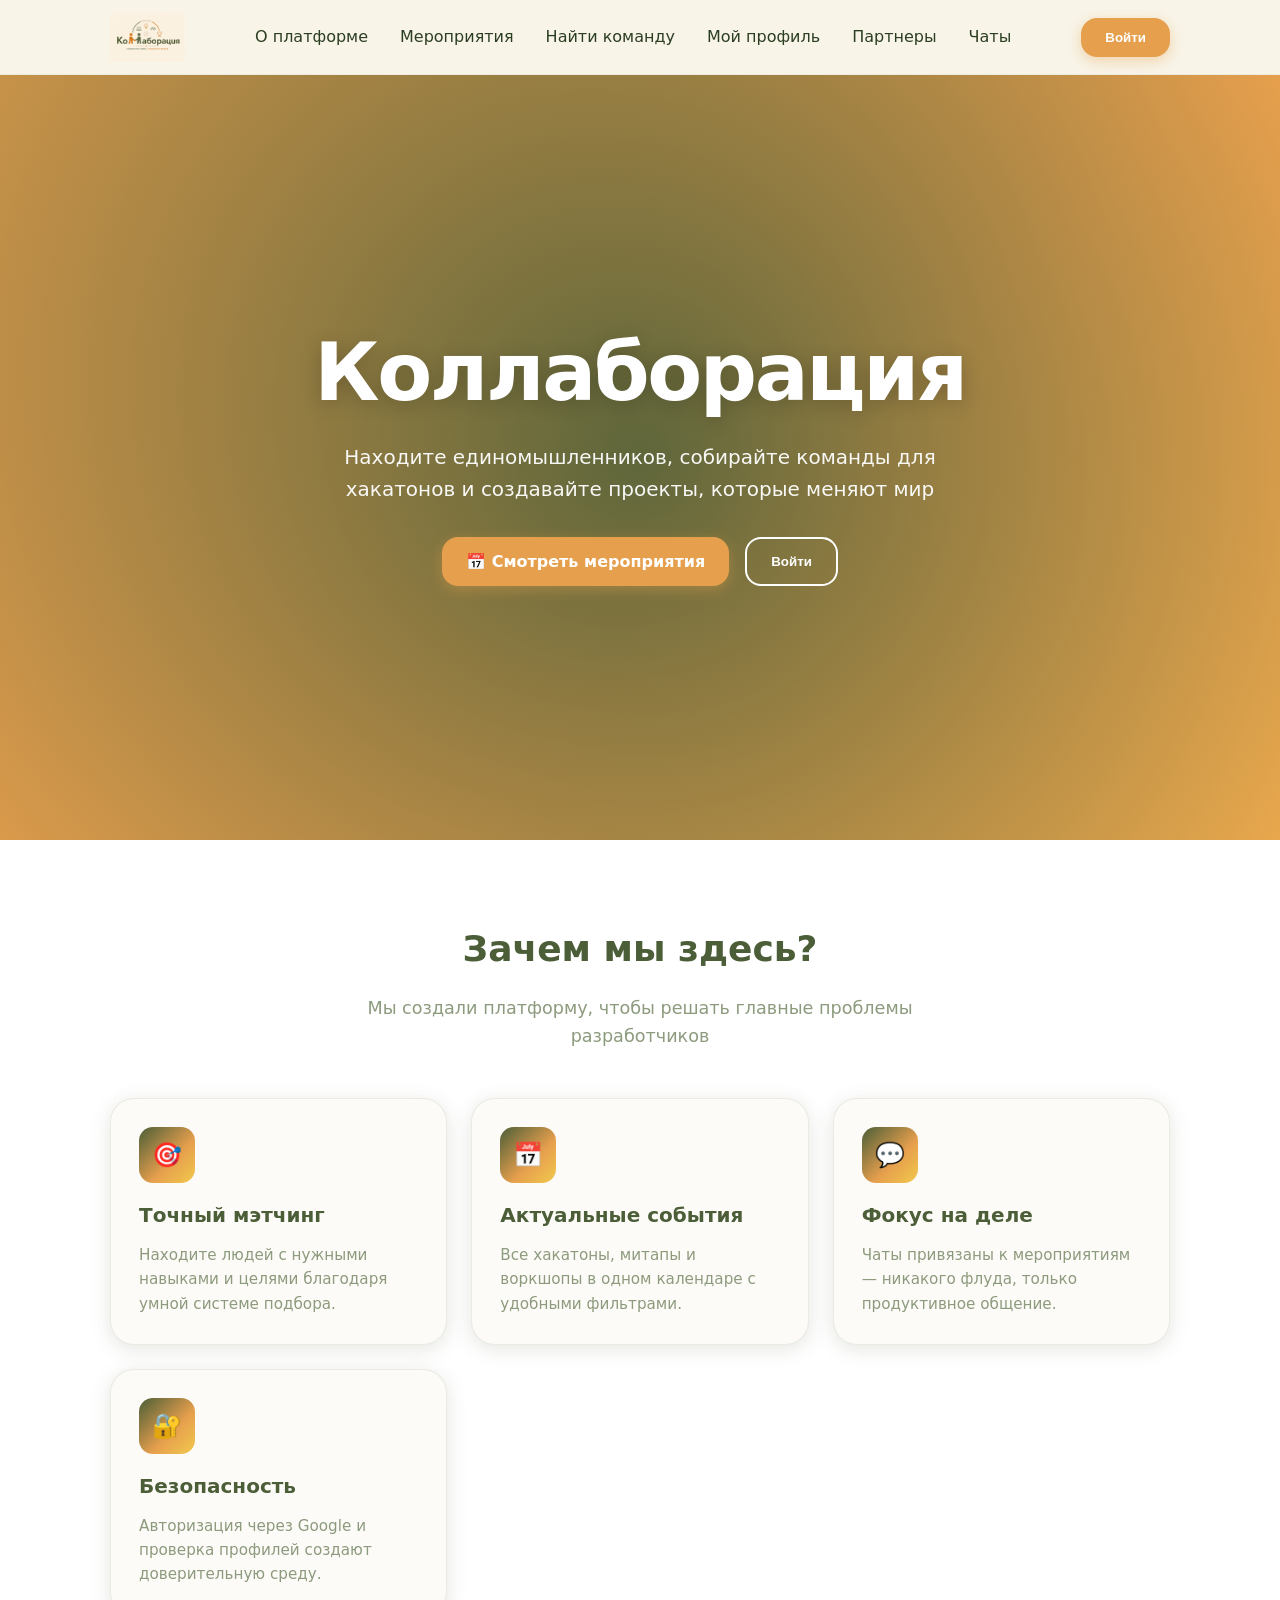
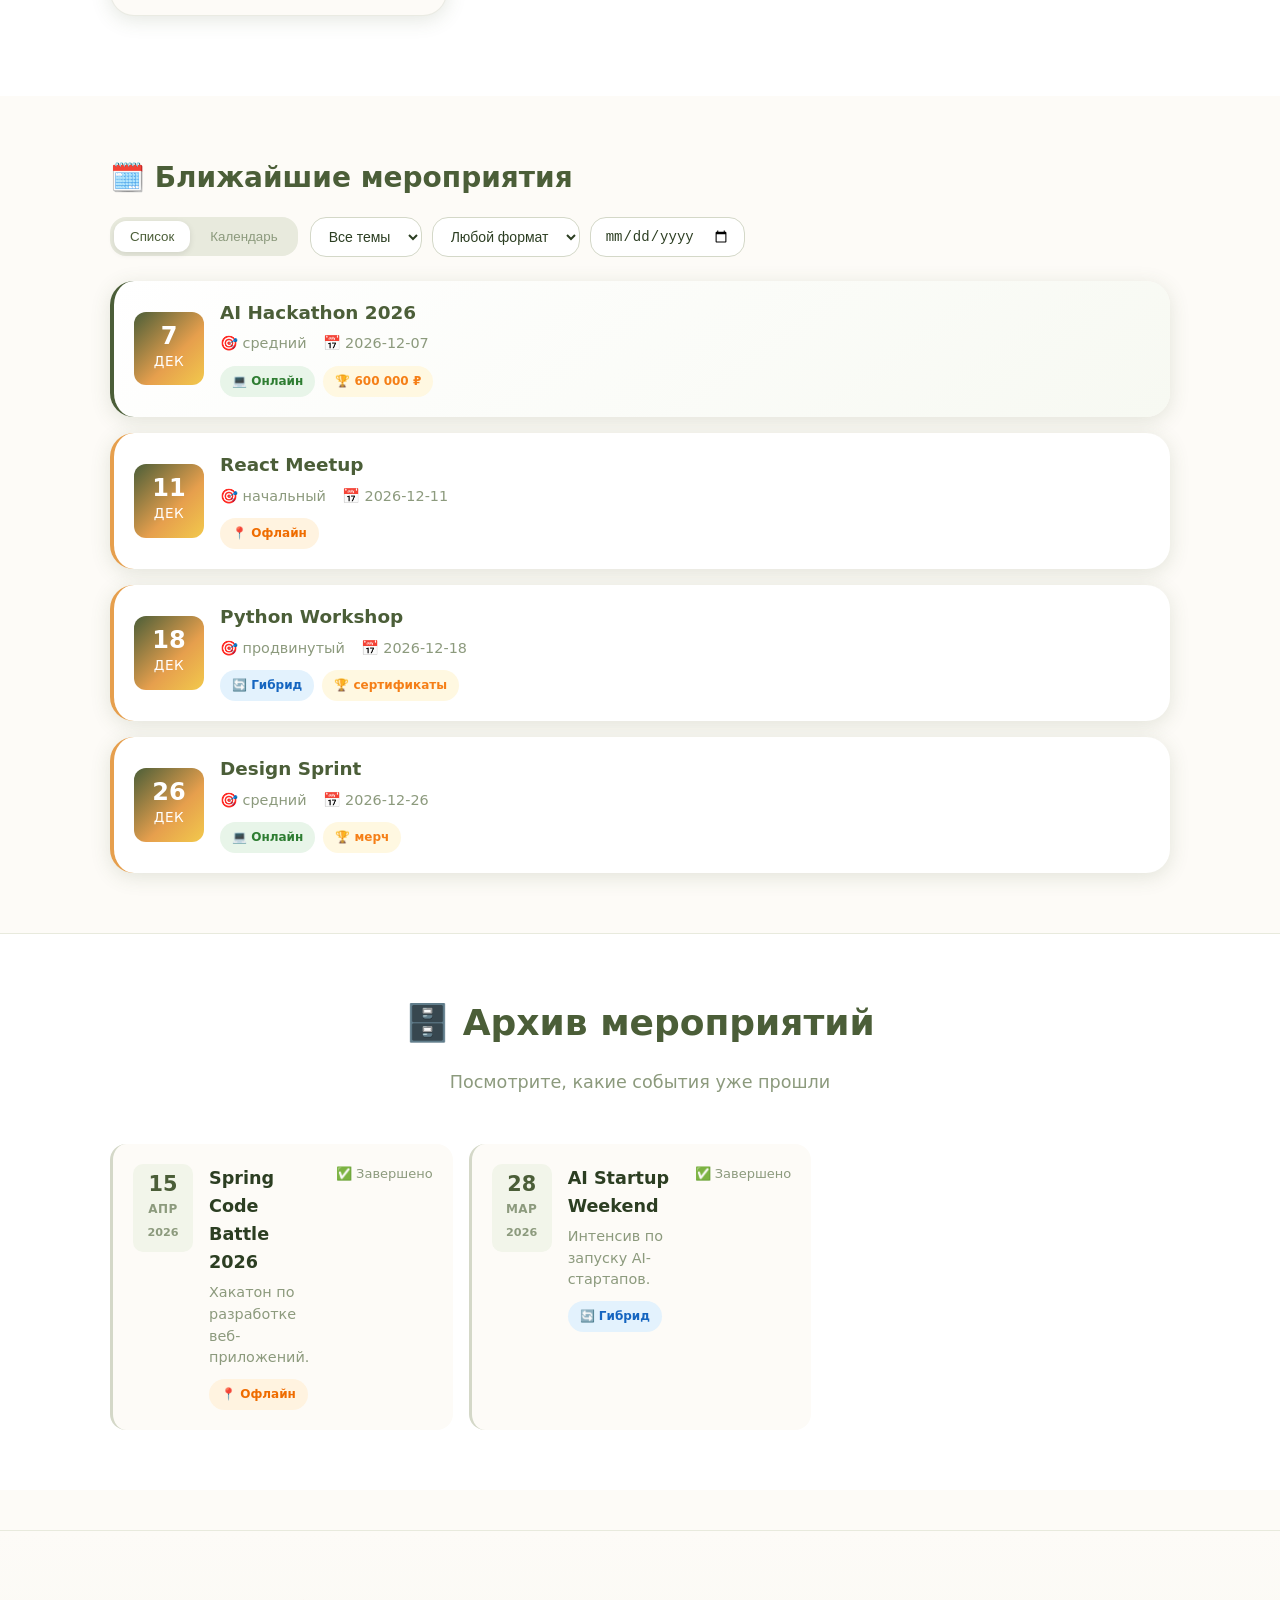
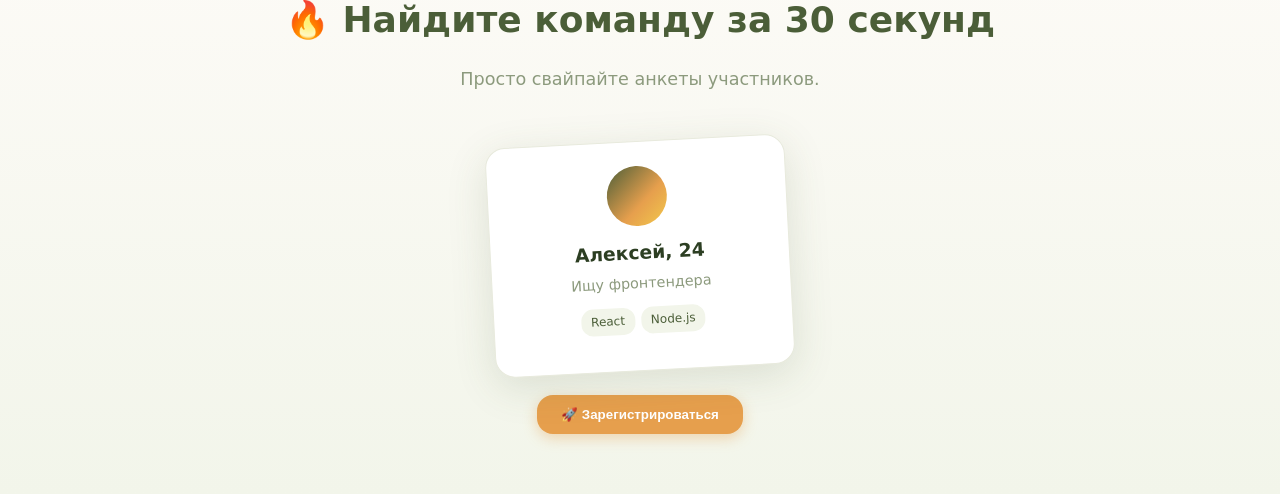
==== commit 8f8b1bf7: "Add files via upload" ====
--- a/index.html
+++ b/index.html
@@ -18,6 +18,7 @@
         <a href="#about">О платформе</a>
         <a href="#calendar">Мероприятия</a>
         <a href="teams.html">Найти команду</a>
+        <a href="profile.html">Мой профиль</a>
         <a href="partners.html">Партнеры</a>
         <a href="chat.html">Чаты</a>
       </div>
